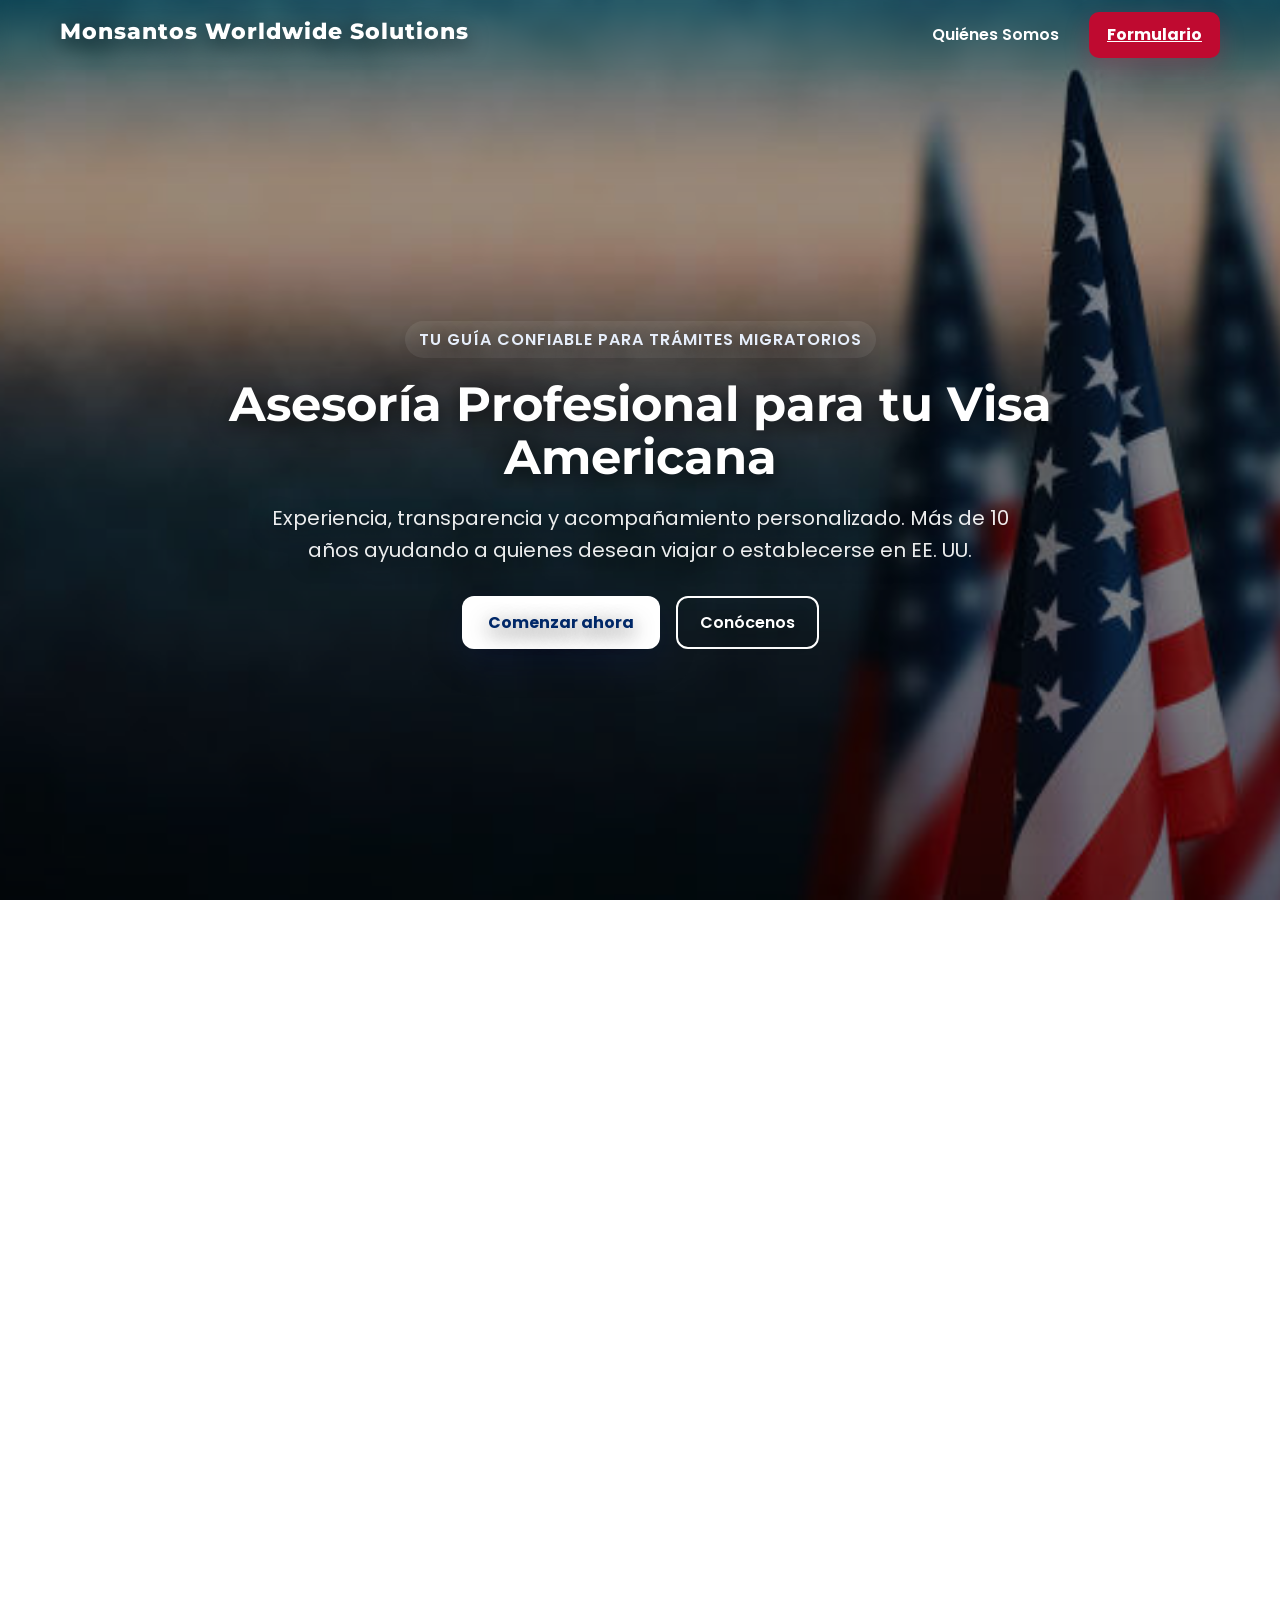
==== index.html @ 0494bad2 "Primer commit: proyecto MonsantosWorldwide con footer y sombra fija" ====
<!doctype html>
<html lang="es">
<head>
  <meta charset="utf-8" />
  <meta name="viewport" content="width=device-width,initial-scale=1" />
  <title>Monsantos Worldwide Solutions</title>

  <!-- Fonts -->
  <link href="https://fonts.googleapis.com/css2?family=Montserrat:wght@600;700;800&family=Poppins:wght@300;400;600&display=swap" rel="stylesheet">

  <!-- Styles -->
  <link rel="stylesheet" href="styles-landing.css" />

  <!-- Favicon -->
  <link rel="icon" href="logo/logo.jpg">
</head>
<body>

  <!-- Header -->
  <header class="site-header" id="site-header">
    <div class="wrap header-inner">
      <div class="brand">
        <span class="brand-title">Monsantos Worldwide Solutions</span>
        <div class="menu-toggle" id="menu-toggle">
        <span></span>
        <span></span>
        <span></span>
      </div>

      </div>

      <nav class="main-nav">
        <a href="#about" class="nav-link">Quiénes Somos</a>
        <a href="formulariods160.html" class="nav-cta">Formulario</a>
      </nav>
    </div>
  </header>

  <!-- HERO -->
  <section class="hero">
    <div class="wrap hero-content">
      <div class="eyebrow">Tu guía confiable para trámites migratorios</div>
      <h1 class="hero-title">Asesoría Profesional para tu Visa Americana</h1>
      <p class="hero-sub">Experiencia, transparencia y acompañamiento personalizado. Más de 10 años ayudando a quienes desean viajar o establecerse en EE. UU.</p>

      <div class="hero-actions">
        <a href="formulariods160.html" class="btn btn-primary">Comenzar ahora</a>
        <a href="#about" class="btn btn-outline">Conócenos</a>
      </div>
    </div>
  </section>

  <!-- ABOUT -->
  <section id="about" class="section about">
    <div class="wrap">
      <div class="about-grid">
        <div class="about-text">
          <h2>¿Quiénes somos?</h2>
          <p>Monsantos Worldwide Solutions es una firma especializada en asesoría migratoria y preparación del formulario DS-160. Contamos con un equipo con experiencia real en procesos consulares y un historial comprobado de aprobaciones.</p>
          <ul class="highlights">
            <li><strong>10+</strong> años de experiencia</li>
            <li><strong>500+</strong> visas procesadas</li>
            <li><strong>100%</strong> transparencia en nuestros servicios</li>
          </ul>
        </div>

        <div class="about-cards">
          <div class="card">
            <h3>Asesoría DS-160</h3>
            <p>Revisión completa del formulario, pruebas y preparación para la entrevista consular.</p>
          </div>
          <div class="card">
            <h3>Preparación para entrevista</h3>
            <p>Simulacros y técnicas para enfrentar la entrevista con seguridad y claridad.</p>
          </div>
          <div class="card">
            <h3>Acompañamiento completo</h3>
            <p>Del llenado hasta la cita: apoyo y seguimiento en cada paso.</p>
          </div>
        </div>
      </div>
    </div>
  </section>

  <!-- SERVICES -->
  <section class="section services">
    <div class="wrap">
      <h2>Servicios destacados</h2>
      <div class="services-grid">
        <article class="service">
          <img src="" alt="" class="service-icon"/>
          <h4>Visas de Turismo y Negocios</h4>
          <p>Preparación del DS-160, documentación y guía de entrevista para B1/B2.</p>
          <a class="learn" href="formulariods160.html">Iniciar formulario →</a>
        </article>

        <article class="service">
          <img src="" alt="" class="service-icon"/>
          <h4>Residencia / Green Card</h4>
          <p>Asesoría en procesos de inmigración y trámites de residencia.</p>
          <a class="learn" href="#">Saber más →</a>
        </article>

        <article class="service">
          <img src="" alt="" class="service-icon"/>
          <h4>Visas de Trabajo y Petitions</h4>
          <p>Asistencia en petitions y preparación para patrocinadores y empleados.</p>
          <a class="learn" href="#">Saber más →</a>
        </article>
      </div>
    </div>
  </section>

  <!-- TESTIMONIALS -->
  <section class="section testimonials">
    <div class="wrap">
      <h2>Testimonios</h2>
      <div class="testi-grid">
        <blockquote class="testi">
          <p>“Excelente servicio. Me guiaron paso a paso y mi visa fue aprobada.”</p>
          <cite>— Natividad C.</cite>
        </blockquote>

        <blockquote class="testi">
          <p>“Muy profesionales, claros y puntuales. Lo recomiendo 100%.”</p>
          <cite>— Manuela U.</cite>
        </blockquote>

        <blockquote class="testi">
          <p>“Recibí ayuda personalizada y logré pasar la entrevista sin dudas.”</p>
          <cite>— Maritza R.</cite>
        </blockquote>
      </div>
    </div>
  </section>

  <!-- CTA -->
  <section class="section cta-strong">
    <div class="wrap">
      <div class="cta-box">
        <h2>Listo para comenzar?</h2>
        <p>Rellena tu formulario DS-160 con la asesoría de expertos y aumenta tus posibilidades de éxito.</p>
        <a href="formulariods160.html" class="btn btn-primary large">Ir al Formulario</a>
      </div>
    </div>
  </section>

  <!-- FOOTER -->
  <footer class="site-footer">
    <div class="wrap footer-grid">
      <div class="col">
        <img src="" alt="" class="logo-small" />
        <p>Monsantos Worldwide Solutions · Confianza y transparencia en cada paso.</p>
      </div>

      <div class="col">
        <h4>Contacto</h4>
        <p>correo@monsantos.com · +1 (829) 644-2289</p>
      </div>
    </div>

    <div class="wrap copyright">
      <small>© <span id="year"></span> Monsantos Worldwide Solutions. Todos los derechos reservados.</small>
    </div>
  </footer>

  <!-- JS externo -->
  <script src="main.js"></script>

</body>
</html>
---- styles-landing.css ----
* { box-sizing: border-box; margin: 0; padding: 0; }
html, body { height: 100%; scroll-behavior: smooth; font-family: "Poppins", system-ui, -apple-system, "Segoe UI", Roboto, "Helvetica Neue", Arial; line-height: 1.6; color: #fff; overflow-x: hidden; }

body {
  background-image: url("img/background5.jpg");
  background-size: cover;
  background-position: center;
  background-repeat: no-repeat;
  background-attachment: fixed;
  -webkit-font-smoothing: antialiased;
  -moz-osx-font-smoothing: grayscale;
}

body::before {
  content: "";
  position: fixed;
  inset: 0;
  background: linear-gradient(rgba(0,0,0,0.35), rgba(0,0,0,0.55));
  z-index: 0;
  pointer-events: none;
}

.wrap, .site-header, .hero-content, .section, .site-footer { position: relative; z-index: 1; }

:root{
  --us-blue: #002868;
  --us-red:  #bf0a30;
  --accent:  #4da3ff;
  --muted:   #cfd8e3;
  --card-bg: rgba(255,255,255,0.12);
}

.site-header {
  position: fixed;
  top: 0;
  left: 0;
  right: 0;
  height: 70px;
  z-index: 2000;
  backdrop-filter: blur(6px);
  display: flex;
  align-items: center;
  background: transparent;
  pointer-events: none;
}

.site-header .header-inner,
.site-header .main-nav,
.site-header .brand,
.site-header .menu-toggle {
  pointer-events: auto;
}

.header-inner {
  width: 100%;
  max-width: 1200px;
  margin: 0 auto;
  display: flex;
  align-items: center;
  justify-content: space-between;
  padding: 10px 20px;
}

.brand { display: flex; align-items: center; gap: 14px; }

.brand-title {
  color: #fff;
  font-weight: 800;
  font-family: "Montserrat", sans-serif;
  letter-spacing: 1px;
  font-size: 22px;
  text-shadow: 0 6px 20px rgba(0,0,0,.6);
  transition: all .3s ease;
}

.brand-title::after {
  content: '';
  display: block;
  height: 3px;
  width: 0%;
  background: var(--accent);
  margin-top: 4px;
  transition: width 0.4s ease;
}

.brand-title:hover::after { width: 100%; }

.main-nav { display: flex; align-items: center; gap: 20px; transition: transform .3s ease; }

.main-nav .nav-link { color: #fff; text-decoration: none; font-weight: 600; padding: 6px 10px; transition: .2s; }
.main-nav .nav-link:hover { color: var(--accent); }

.main-nav .nav-cta {
  background: var(--us-red);
  color: #fff;
  padding: 10px 18px;
  border-radius: 10px;
  font-weight: 700;
  box-shadow: 0 10px 25px rgba(191,10,48,.25);
  transition: transform .18s ease, box-shadow .18s;
}
.main-nav .nav-cta:hover { transform: translateY(-3px); background: #a4092b; box-shadow: 0 14px 30px rgba(191,10,48,.35); }

.site-header.scrolled { background: rgba(0,0,0,0.65); }
.site-header.scrolled .brand-title { color: var(--us-blue); text-shadow: 0 2px 8px rgba(0,0,0,.5); }
.site-header.scrolled .main-nav .nav-link { color: var(--us-blue); }
.site-header.scrolled .main-nav .nav-cta { box-shadow: 0 10px 20px rgba(0,40,104,.1); }

.hero {
  position: relative;
  min-height: 100vh;
  display: flex;
  align-items: center;
  justify-content: center;
  text-align: center;
  padding-top: 70px;
  overflow: hidden;
}

.hero-content {
  max-width: 900px;
  padding: 0 20px;
  color: #fff;
  text-shadow: 0 6px 20px rgba(0,0,0,.7);
  animation: fadeInUp 1.2s ease forwards;
}

.eyebrow {
  display: inline-block;
  background: rgba(255,255,255,0.08);
  padding: 6px 14px;
  border-radius: 999px;
  font-weight: 600;
  margin-bottom: 20px;
  color: #e6eefb;
  text-transform: uppercase;
  letter-spacing: 1px;
}

.hero-title { font-family: "Montserrat", sans-serif; font-size: 48px; line-height: 1.1; margin-bottom: 18px; }
.hero-sub { font-size: 20px; color: rgba(255,255,255,.92); max-width: 750px; margin: 0 auto 30px; }

.hero-actions { display: flex; gap: 16px; justify-content: center; flex-wrap: wrap; }
.btn { display: inline-flex; align-items: center; gap: 10px; border: 0; cursor: pointer; text-decoration: none; font-weight: 600; transition: all .25s ease; }

.btn-primary { background: #fff; color: var(--us-blue); padding: 14px 26px; border-radius: 12px; font-weight: 700; box-shadow: 0 12px 35px rgba(2,23,71,.28); }
.btn-primary:hover { transform: translateY(-3px); box-shadow: 0 18px 40px rgba(2,23,71,.38); }

.btn-outline { background: transparent; border: 2px solid #fff; color: #fff; padding: 12px 22px; border-radius: 12px; }

@keyframes fadeInUp { 0% { opacity: 0; transform: translateY(40px); } 100% { opacity: 1; transform: translateY(0); } }

.section {
  padding: 80px 20px;
  display: flex;
  flex-direction: column;
  align-items: center;
  text-align: center;
  position: relative;
  z-index: 1;
}

.section h2 { font-family: "Montserrat", sans-serif; font-size: 36px; color: #fff; margin-bottom: 18px; text-shadow: 0 4px 12px rgba(0,0,0,.6); }

.about .about-grid { display: flex; flex-direction: column; align-items: center; gap: 20px; }
.about .about-text { max-width: 800px; color: #f0f4f8; text-align: center; font-size: 22px; line-height: 1.4; }
.about .about-text p { margin: 10px 0; padding-left: 0; }

.about-text .highlights {
  list-style: none;
  padding-left: 0;
  margin: 20px 0 0 0;
  display: flex;
  flex-direction: column;
  gap: 12px;
  align-items: center;
}

.about-text .highlights li {
  text-align: center;
  font-size: 22px;
  line-height: 1.5;
  color: #fff;
}

.about-cards { display: flex; flex-wrap: wrap; justify-content: center; gap: 20px; }
.about-cards .card,
.service,
.testi,
.cta-strong .cta-box {
  background: rgba(255,255,255,0.14);
  backdrop-filter: blur(12px);
  border: 1px solid rgba(255,255,255,0.18);
  box-shadow: 0 14px 36px rgba(0,0,0,0.35);
  border-radius: 16px;
  padding: 28px;
  color: #fff;
  transition: transform .3s ease, box-shadow .3s ease;
}
.about-cards .card:hover,
.service:hover,
.testi:hover { transform: translateY(-6px); box-shadow: 0 22px 50px rgba(0,0,0,.45); }

.services-grid { display: flex; flex-wrap: wrap; justify-content: center; gap: 24px; }
.service { max-width: 300px; text-align: center; font-size: 18px; line-height: 1.4; }

.testi-grid { display: flex; flex-wrap: wrap; justify-content: center; gap: 24px; max-width: 100%; }
.testi { max-width: 320px; font-size: 18px; line-height: 1.5; }

.cta-strong .cta-box { max-width: 700px; margin: 0 auto; text-align: center; padding: 36px; font-size: 20px; line-height: 1.5; }

.site-footer {
  background: rgba(0,0,0,0.85);
  color: #cfd8e3;
  padding: 20px 20px;
  text-align: center;
  width: 100%;
  box-shadow: inset 0 0 30px rgba(0,0,0,.8);
  display: flex;
  flex-direction: column;
  align-items: center;
}

.site-footer img { max-width: 120px; margin-bottom: 10px; display: block; }
.site-footer a { color: #4da3ff; text-decoration: none; transition: .2s; }
.site-footer a:hover { color: #bf0a30; }

.menu-toggle { display: none; flex-direction: column; justify-content: space-between; width: 28px; height: 20px; cursor: pointer; }
.menu-toggle span { display: block; height: 3px; width: 100%; background: #fff; border-radius: 3px; transition: all .3s ease; }

@media (max-width: 980px) {
  .about .about-grid { flex-direction: column; align-items: center; }
  .about-cards { justify-content: center; }
  .hero-title { font-size: 36px; }
}

@media (max-width: 560px) {
  .hero-title { font-size: 28px; }
  .service, .card, .testi { max-width: 90%; }
  .main-nav { position: fixed; top: 70px; right: 0; background: rgba(0,0,0,0.85); height: calc(100vh - 70px); width: 220px; flex-direction: column; align-items: center; justify-content: start; padding-top: 40px; transform: translateX(100%); transition: transform .3s ease; gap: 24px; }
  .main-nav.open { transform: translateX(0); }
  .menu-toggle { display: flex; }
  .main-nav .nav-link { display: block; font-size: 18px; margin-bottom: 16px; }
}
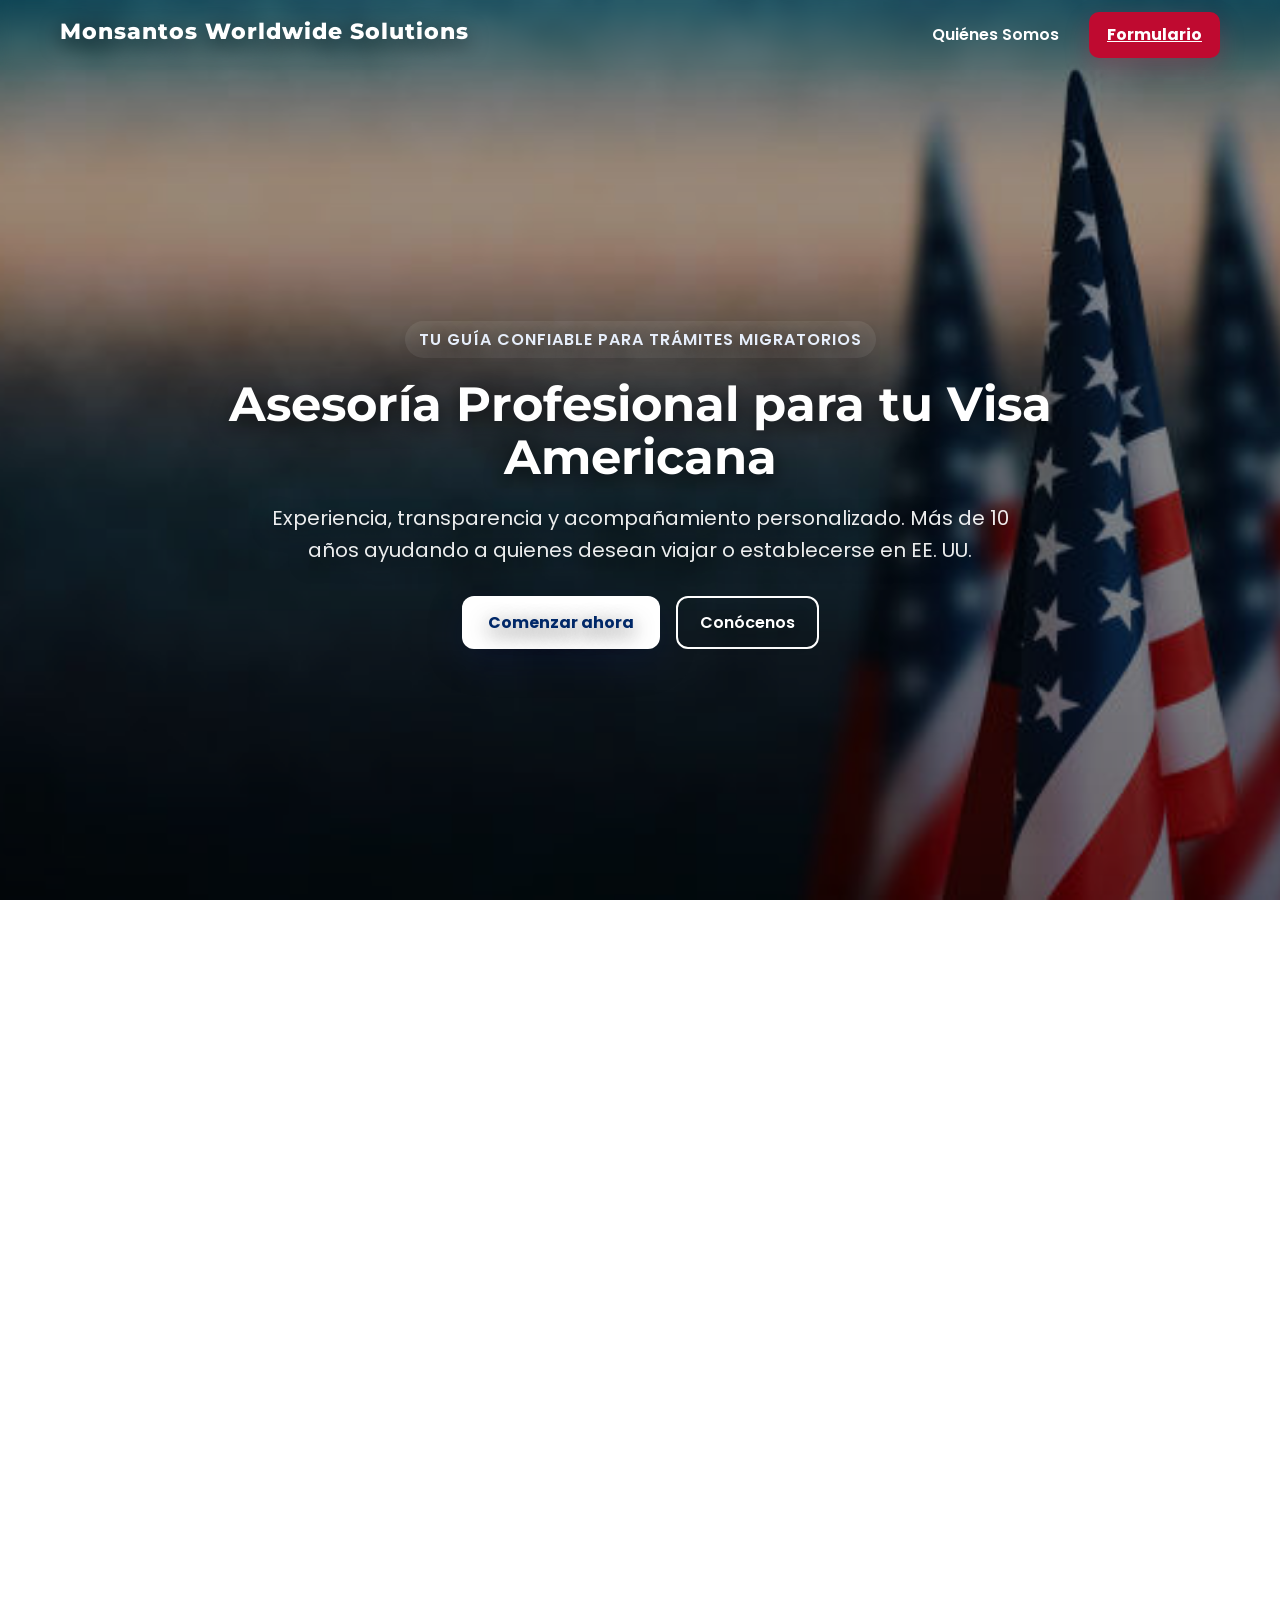
==== commit e9e9b5c6: "Actualización landing page: menú hamburguesa, tarjetas y animaciones corregidas" ====
--- a/index.html
+++ b/index.html
@@ -1,171 +1,154 @@
 <!doctype html>
 <html lang="es">
 <head>
-  <meta charset="utf-8" />
-  <meta name="viewport" content="width=device-width,initial-scale=1" />
-  <title>Monsantos Worldwide Solutions</title>
-
-  <!-- Fonts -->
-  <link href="https://fonts.googleapis.com/css2?family=Montserrat:wght@600;700;800&family=Poppins:wght@300;400;600&display=swap" rel="stylesheet">
-
-  <!-- Styles -->
-  <link rel="stylesheet" href="styles-landing.css" />
-
-  <!-- Favicon -->
-  <link rel="icon" href="logo/logo.jpg">
+<meta charset="utf-8" />
+<meta name="viewport" content="width=device-width,initial-scale=1" />
+<title>Monsantos Worldwide Solutions</title>
+<link href="https://fonts.googleapis.com/css2?family=Montserrat:wght@600;700;800&family=Poppins:wght@300;400;600&display=swap" rel="stylesheet">
+<link rel="stylesheet" href="styles-landing.css" />
+<link rel="icon" href="logo/logo.jpg">
 </head>
 <body>
-
-  <!-- Header -->
-  <header class="site-header" id="site-header">
-    <div class="wrap header-inner">
-      <div class="brand">
-        <span class="brand-title">Monsantos Worldwide Solutions</span>
-        <div class="menu-toggle" id="menu-toggle">
+<header class="site-header" id="site-header">
+  <div class="wrap header-inner">
+    <div class="brand">
+      <span class="brand-title">Monsantos Worldwide Solutions</span>
+      <div class="menu-toggle" id="menu-toggle">
         <span></span>
         <span></span>
         <span></span>
       </div>
+    </div>
+    <nav class="main-nav">
+      <a href="#about" class="nav-link">Quiénes Somos</a>
+      <a href="formulariods160.html" class="nav-cta">Formulario</a>
+    </nav>
+  </div>
+</header>
 
+<section class="hero">
+  <div class="wrap hero-content">
+    <div class="eyebrow">Tu guía confiable para trámites migratorios</div>
+    <h1 class="hero-title">Asesoría Profesional para tu Visa Americana</h1>
+    <p class="hero-sub">Experiencia, transparencia y acompañamiento personalizado. Más de 10 años ayudando a quienes desean viajar o establecerse en EE. UU.</p>
+    <div class="hero-actions">
+      <a href="formulariods160.html" class="btn btn-primary">Comenzar ahora</a>
+      <a href="#about" class="btn btn-outline">Conócenos</a>
+    </div>
+  </div>
+</section>
+
+<section id="about" class="section about enhanced">
+  <div class="wrap">
+    <h2>¿Quiénes somos?</h2>
+    <div class="about-grid">
+      <div class="about-text">
+        <p>Monsantos Worldwide Solutions es una firma especializada en asesoría migratoria y preparación del formulario DS-160. Nuestro equipo cuenta con experiencia real en procesos consulares y un historial comprobado de aprobaciones.</p>
       </div>
-
-      <nav class="main-nav">
-        <a href="#about" class="nav-link">Quiénes Somos</a>
-        <a href="formulariods160.html" class="nav-cta">Formulario</a>
-      </nav>
-    </div>
-  </header>
-
-  <!-- HERO -->
-  <section class="hero">
-    <div class="wrap hero-content">
-      <div class="eyebrow">Tu guía confiable para trámites migratorios</div>
-      <h1 class="hero-title">Asesoría Profesional para tu Visa Americana</h1>
-      <p class="hero-sub">Experiencia, transparencia y acompañamiento personalizado. Más de 10 años ayudando a quienes desean viajar o establecerse en EE. UU.</p>
-
-      <div class="hero-actions">
-        <a href="formulariods160.html" class="btn btn-primary">Comenzar ahora</a>
-        <a href="#about" class="btn btn-outline">Conócenos</a>
-      </div>
-    </div>
-  </section>
-
-  <!-- ABOUT -->
-  <section id="about" class="section about">
-    <div class="wrap">
-      <div class="about-grid">
-        <div class="about-text">
-          <h2>¿Quiénes somos?</h2>
-          <p>Monsantos Worldwide Solutions es una firma especializada en asesoría migratoria y preparación del formulario DS-160. Contamos con un equipo con experiencia real en procesos consulares y un historial comprobado de aprobaciones.</p>
-          <ul class="highlights">
-            <li><strong>10+</strong> años de experiencia</li>
-            <li><strong>500+</strong> visas procesadas</li>
-            <li><strong>100%</strong> transparencia en nuestros servicios</li>
-          </ul>
+      <div class="about-highlights">
+        <div class="highlight-card">
+          <h3>10+</h3>
+          <p>Años de experiencia</p>
         </div>
-
-        <div class="about-cards">
-          <div class="card">
-            <h3>Asesoría DS-160</h3>
-            <p>Revisión completa del formulario, pruebas y preparación para la entrevista consular.</p>
-          </div>
-          <div class="card">
-            <h3>Preparación para entrevista</h3>
-            <p>Simulacros y técnicas para enfrentar la entrevista con seguridad y claridad.</p>
-          </div>
-          <div class="card">
-            <h3>Acompañamiento completo</h3>
-            <p>Del llenado hasta la cita: apoyo y seguimiento en cada paso.</p>
-          </div>
+        <div class="highlight-card">
+          <h3>500+</h3>
+          <p>Visas procesadas</p>
+        </div>
+        <div class="highlight-card">
+          <h3>100%</h3>
+          <p>Transparencia</p>
         </div>
       </div>
     </div>
-  </section>
 
-  <!-- SERVICES -->
-  <section class="section services">
-    <div class="wrap">
-      <h2>Servicios destacados</h2>
-      <div class="services-grid">
-        <article class="service">
-          <img src="" alt="" class="service-icon"/>
-          <h4>Visas de Turismo y Negocios</h4>
-          <p>Preparación del DS-160, documentación y guía de entrevista para B1/B2.</p>
-          <a class="learn" href="formulariods160.html">Iniciar formulario →</a>
-        </article>
-
-        <article class="service">
-          <img src="" alt="" class="service-icon"/>
-          <h4>Residencia / Green Card</h4>
-          <p>Asesoría en procesos de inmigración y trámites de residencia.</p>
-          <a class="learn" href="#">Saber más →</a>
-        </article>
-
-        <article class="service">
-          <img src="" alt="" class="service-icon"/>
-          <h4>Visas de Trabajo y Petitions</h4>
-          <p>Asistencia en petitions y preparación para patrocinadores y empleados.</p>
-          <a class="learn" href="#">Saber más →</a>
-        </article>
+    <div class="about-cards enhanced-cards">
+      <div class="card">
+        <h3>Asesoría DS-160</h3>
+        <p>Revisión completa del formulario, pruebas y preparación para la entrevista consular.</p>
+      </div>
+      <div class="card">
+        <h3>Preparación para entrevista</h3>
+        <p>Simulacros y técnicas para enfrentar la entrevista con seguridad y claridad.</p>
+      </div>
+      <div class="card">
+        <h3>Acompañamiento completo</h3>
+        <p>Del llenado hasta la cita: apoyo y seguimiento en cada paso.</p>
       </div>
     </div>
-  </section>
+  </div>
+</section>
 
-  <!-- TESTIMONIALS -->
-  <section class="section testimonials">
-    <div class="wrap">
-      <h2>Testimonios</h2>
-      <div class="testi-grid">
-        <blockquote class="testi">
-          <p>“Excelente servicio. Me guiaron paso a paso y mi visa fue aprobada.”</p>
-          <cite>— Natividad C.</cite>
-        </blockquote>
+<section class="section services">
+  <div class="wrap">
+    <h2>Servicios destacados</h2>
+    <div class="services-grid">
+      <article class="service">
+        <div class="icon">🛂</div>
+        <h4>Visas de Turismo y Negocios</h4>
+        <p>Preparación del DS-160, documentación y guía de entrevista para B1/B2.</p>
+        <a class="learn" href="formulariods160.html">Iniciar formulario →</a>
+      </article>
+      <article class="service">
+        <div class="icon">📝</div>
+        <h4>Residencia / Green Card</h4>
+        <p>Asesoría en procesos de inmigración y trámites de residencia.</p>
+        <a class="learn" href="#">Saber más →</a>
+      </article>
+      <article class="service">
+        <div class="icon">💼</div>
+        <h4>Visas de Trabajo y Petitions</h4>
+        <p>Asistencia en petitions y preparación para patrocinadores y empleados.</p>
+        <a class="learn" href="#">Saber más →</a>
+      </article>
+    </div>
+  </div>
+</section>
 
-        <blockquote class="testi">
-          <p>“Muy profesionales, claros y puntuales. Lo recomiendo 100%.”</p>
-          <cite>— Manuela U.</cite>
-        </blockquote>
+<section class="section testimonials">
+  <div class="wrap">
+    <h2>Testimonios</h2>
+    <div class="testi-grid">
+      <blockquote class="testi">
+        <p>“Excelente servicio. Me guiaron paso a paso y mi visa fue aprobada.”</p>
+        <cite>— Natividad C.</cite>
+      </blockquote>
+      <blockquote class="testi">
+        <p>“Muy profesionales, claros y puntuales. Lo recomiendo 100%.”</p>
+        <cite>— Manuela U.</cite>
+      </blockquote>
+      <blockquote class="testi">
+        <p>“Recibí ayuda personalizada y logré pasar la entrevista sin dudas.”</p>
+        <cite>— Maritza R.</cite>
+      </blockquote>
+    </div>
+  </div>
+</section>
 
-        <blockquote class="testi">
-          <p>“Recibí ayuda personalizada y logré pasar la entrevista sin dudas.”</p>
-          <cite>— Maritza R.</cite>
-        </blockquote>
-      </div>
+<section class="section cta-strong">
+  <div class="wrap">
+    <div class="cta-box">
+      <h2>Listo para comenzar?</h2>
+      <p>Rellena tu formulario DS-160 con la asesoría de expertos y aumenta tus posibilidades de éxito.</p>
+      <a href="formulariods160.html" class="btn btn-primary large">Ir al Formulario</a>
     </div>
-  </section>
+  </div>
+</section>
 
-  <!-- CTA -->
-  <section class="section cta-strong">
-    <div class="wrap">
-      <div class="cta-box">
-        <h2>Listo para comenzar?</h2>
-        <p>Rellena tu formulario DS-160 con la asesoría de expertos y aumenta tus posibilidades de éxito.</p>
-        <a href="formulariods160.html" class="btn btn-primary large">Ir al Formulario</a>
-      </div>
+<footer class="site-footer">
+  <div class="wrap footer-grid">
+    <div class="col">
+      <img src="" alt="" class="logo-small" />
+      <p>Monsantos Worldwide Solutions · Confianza y transparencia en cada paso.</p>
     </div>
-  </section>
-
-  <!-- FOOTER -->
-  <footer class="site-footer">
-    <div class="wrap footer-grid">
-      <div class="col">
-        <img src="" alt="" class="logo-small" />
-        <p>Monsantos Worldwide Solutions · Confianza y transparencia en cada paso.</p>
-      </div>
-
-      <div class="col">
-        <h4>Contacto</h4>
-        <p>correo@monsantos.com · +1 (829) 644-2289</p>
-      </div>
+    <div class="col">
+      <h4>Contacto</h4>
+      <p>correo@monsantos.com · +1 (829) 644-2289</p>
     </div>
-
-    <div class="wrap copyright">
-      <small>© <span id="year"></span> Monsantos Worldwide Solutions. Todos los derechos reservados.</small>
-    </div>
-  </footer>
-
-  <!-- JS externo -->
-  <script src="main.js"></script>
-
+  </div>
+  <div class="wrap copyright">
+    <small>© <span id="year"></span> Monsantos Worldwide Solutions. Todos los derechos reservados.</small>
+  </div>
+</footer>
+<script src="main.js"></script>
 </body>
 </html>
--- a/styles-landing.css
+++ b/styles-landing.css
@@ -47,9 +47,7 @@
 .site-header .header-inner,
 .site-header .main-nav,
 .site-header .brand,
-.site-header .menu-toggle {
-  pointer-events: auto;
-}
+.site-header .menu-toggle { pointer-events: auto; }
 
 .header-inner {
   width: 100%;
@@ -160,84 +158,81 @@
   z-index: 1;
 }
 
-.section h2 { font-family: "Montserrat", sans-serif; font-size: 36px; color: #fff; margin-bottom: 18px; text-shadow: 0 4px 12px rgba(0,0,0,.6); }
-
-.about .about-grid { display: flex; flex-direction: column; align-items: center; gap: 20px; }
-.about .about-text { max-width: 800px; color: #f0f4f8; text-align: center; font-size: 22px; line-height: 1.4; }
-.about .about-text p { margin: 10px 0; padding-left: 0; }
-
-.about-text .highlights {
-  list-style: none;
-  padding-left: 0;
-  margin: 20px 0 0 0;
+.section h2 { font-family: "Montserrat", sans-serif; font-size: 36px; color: #fff; margin-bottom: 40px; text-shadow: 0 4px 12px rgba(0,0,0,.6); }
+
+.about-grid { display: flex; flex-wrap: wrap; gap: 40px; justify-content: center; align-items: flex-start; text-align: center; }
+.about-text { max-width: 800px; color: #f0f4f8; text-align: center; font-size: 22px; line-height: 1.4; display: flex; flex-direction: column; align-items: center; }
+
+.about-highlights {
+  display: flex;
+  gap: 24px;
+  flex-wrap: wrap;
+  justify-content: center;
+  align-items: stretch;
+  width: 100%;
+  max-width: 900px;
+  margin: 0 auto;
+}
+.highlight-card {
+  background: rgba(255,255,255,0.2);
+  backdrop-filter: blur(10px);
+  border-radius: 16px;
+  padding: 40px 30px;
+  min-width: 140px;
+  min-height: 140px;
   display: flex;
   flex-direction: column;
-  gap: 12px;
-  align-items: center;
-}
-
-.about-text .highlights li {
+  align-items: center;
+  justify-content: center;
+  transition: transform .3s ease, box-shadow .3s ease;
   text-align: center;
-  font-size: 22px;
-  line-height: 1.5;
-  color: #fff;
-}
-
-.about-cards { display: flex; flex-wrap: wrap; justify-content: center; gap: 20px; }
-.about-cards .card,
-.service,
-.testi,
-.cta-strong .cta-box {
-  background: rgba(255,255,255,0.14);
-  backdrop-filter: blur(12px);
-  border: 1px solid rgba(255,255,255,0.18);
-  box-shadow: 0 14px 36px rgba(0,0,0,0.35);
-  border-radius: 16px;
-  padding: 28px;
-  color: #fff;
-  transition: transform .3s ease, box-shadow .3s ease;
-}
-.about-cards .card:hover,
-.service:hover,
+}
+.highlight-card:hover { transform: translateY(-6px); box-shadow: 0 22px 50px rgba(0,0,0,.45); }
+.highlight-card h3 { font-size: 32px; color: var(--accent); margin-bottom: 12px; }
+.highlight-card p { font-size: 18px; color: #fff; }
+
+.about-cards { display: flex; flex-wrap: wrap; justify-content: center; gap: 30px; margin-top: 50px; }
+.about-cards .card { flex: 1 1 280px; max-width: 320px; text-align: center; padding: 36px; border-radius: 16px; background: rgba(255,255,255,0.14); backdrop-filter: blur(12px); box-shadow: 0 14px 36px rgba(0,0,0,0.35); transition: transform .3s ease, box-shadow .3s ease; cursor: pointer; }
+.about-cards .card:hover { transform: translateY(-6px); box-shadow: 0 22px 50px rgba(0,0,0,.45); }
+
+.services-grid { display: flex; flex-wrap: wrap; justify-content: center; gap: 24px; text-align: center; }
+.service { flex: 1 1 280px; max-width: 320px; display: flex; flex-direction: column; align-items: center; text-align: center; padding: 30px; border-radius: 16px; background: rgba(255,255,255,0.14); backdrop-filter: blur(12px); box-shadow: 0 14px 36px rgba(0,0,0,0.35); transition: transform .3s ease, box-shadow .3s ease; font-size: 18px; line-height: 1.4; }
+.service:hover { transform: translateY(-6px); box-shadow: 0 22px 50px rgba(0,0,0,.45); }
+.service .icon { font-size: 48px; margin-bottom: 12px; }
+.service .learn { color: var(--accent); text-decoration: none; font-weight: 600; margin-top: 12px; transition: all .3s ease; }
+.service .learn:hover { transform: translateY(-3px); text-decoration: underline; }
+
+.testi-grid { display: flex; flex-wrap: wrap; justify-content: center; gap: 24px; max-width: 100%; }
+.testi { max-width: 320px; font-size: 18px; line-height: 1.5; text-align: center; padding: 30px; border-radius: 16px; background: rgba(255,255,255,0.15); backdrop-filter: blur(12px); box-shadow: 0 14px 36px rgba(0,0,0,0.35); transition: transform .3s ease, box-shadow .3s ease; }
 .testi:hover { transform: translateY(-6px); box-shadow: 0 22px 50px rgba(0,0,0,.45); }
-
-.services-grid { display: flex; flex-wrap: wrap; justify-content: center; gap: 24px; }
-.service { max-width: 300px; text-align: center; font-size: 18px; line-height: 1.4; }
-
-.testi-grid { display: flex; flex-wrap: wrap; justify-content: center; gap: 24px; max-width: 100%; }
-.testi { max-width: 320px; font-size: 18px; line-height: 1.5; }
-
-.cta-strong .cta-box { max-width: 700px; margin: 0 auto; text-align: center; padding: 36px; font-size: 20px; line-height: 1.5; }
-
-.site-footer {
-  background: rgba(0,0,0,0.85);
-  color: #cfd8e3;
-  padding: 20px 20px;
-  text-align: center;
-  width: 100%;
-  box-shadow: inset 0 0 30px rgba(0,0,0,.8);
-  display: flex;
-  flex-direction: column;
-  align-items: center;
-}
-
+.testi cite { display: block; margin-top: 12px; font-size: 16px; color: var(--accent); }
+
+.cta-strong { position: relative; background: linear-gradient(135deg, rgba(0,40,104,0.85), rgba(191,10,48,0.85)); clip-path: polygon(0 0,100% 0,100% 85%,0 100%); margin-top: 80px; }
+.cta-strong .cta-box { max-width: 700px; margin: 0 auto; text-align: center; padding: 36px; font-size: 20px; line-height: 1.5; border-radius: 16px; background: rgba(255,255,255,0.15); backdrop-filter: blur(12px); box-shadow: 0 14px 36px rgba(0,0,0,0.35); transition: transform .3s ease, box-shadow .3s ease; }
+.cta-strong .cta-box:hover { transform: translateY(-6px); box-shadow: 0 22px 50px rgba(0,0,0,.45); }
+
+.site-footer { background: rgba(0,0,0,0.85); color: #cfd8e3; padding: 40px 20px; text-align: center; width: 100%; display: flex; flex-direction: column; align-items: center; }
 .site-footer img { max-width: 120px; margin-bottom: 10px; display: block; }
 .site-footer a { color: #4da3ff; text-decoration: none; transition: .2s; }
 .site-footer a:hover { color: #bf0a30; }
 
-.menu-toggle { display: none; flex-direction: column; justify-content: space-between; width: 28px; height: 20px; cursor: pointer; }
+.menu-toggle { display: none; flex-direction: column; justify-content: space-between; width: 28px; height: 20px; cursor: pointer; z-index: 2100; transition: all .3s ease; }
 .menu-toggle span { display: block; height: 3px; width: 100%; background: #fff; border-radius: 3px; transition: all .3s ease; }
 
-@media (max-width: 980px) {
-  .about .about-grid { flex-direction: column; align-items: center; }
-  .about-cards { justify-content: center; }
-  .hero-title { font-size: 36px; }
-}
-
-@media (max-width: 560px) {
+.menu-toggle.open span:nth-child(1) { transform: rotate(45deg) translate(5px,5px); }
+.menu-toggle.open span:nth-child(2) { opacity: 0; }
+.menu-toggle.open span:nth-child(3) { transform: rotate(-45deg) translate(5px,-5px); }
+
+@media(max-width: 980px){
+  .about-grid { flex-direction: column; }
+  .about-highlights { flex-direction: column; gap: 20px; align-items: center; }
+  .services-grid { flex-direction: column; gap: 20px; }
+}
+
+@media(max-width: 560px){
   .hero-title { font-size: 28px; }
-  .service, .card, .testi { max-width: 90%; }
-  .main-nav { position: fixed; top: 70px; right: 0; background: rgba(0,0,0,0.85); height: calc(100vh - 70px); width: 220px; flex-direction: column; align-items: center; justify-content: start; padding-top: 40px; transform: translateX(100%); transition: transform .3s ease; gap: 24px; }
+  .highlight-card, .service, .card, .testi { max-width: 90%; margin: 0 auto; }
+  .main-nav { position: fixed; top: 70px; right: 0; background: rgba(0,0,0,0.95); height: calc(100vh - 70px); width: 220px; flex-direction: column; align-items: center; justify-content: flex-start; padding-top: 40px; transform: translateX(100%); transition: transform .3s ease; gap: 24px; z-index: 2050; }
   .main-nav.open { transform: translateX(0); }
   .menu-toggle { display: flex; }
   .main-nav .nav-link { display: block; font-size: 18px; margin-bottom: 16px; }
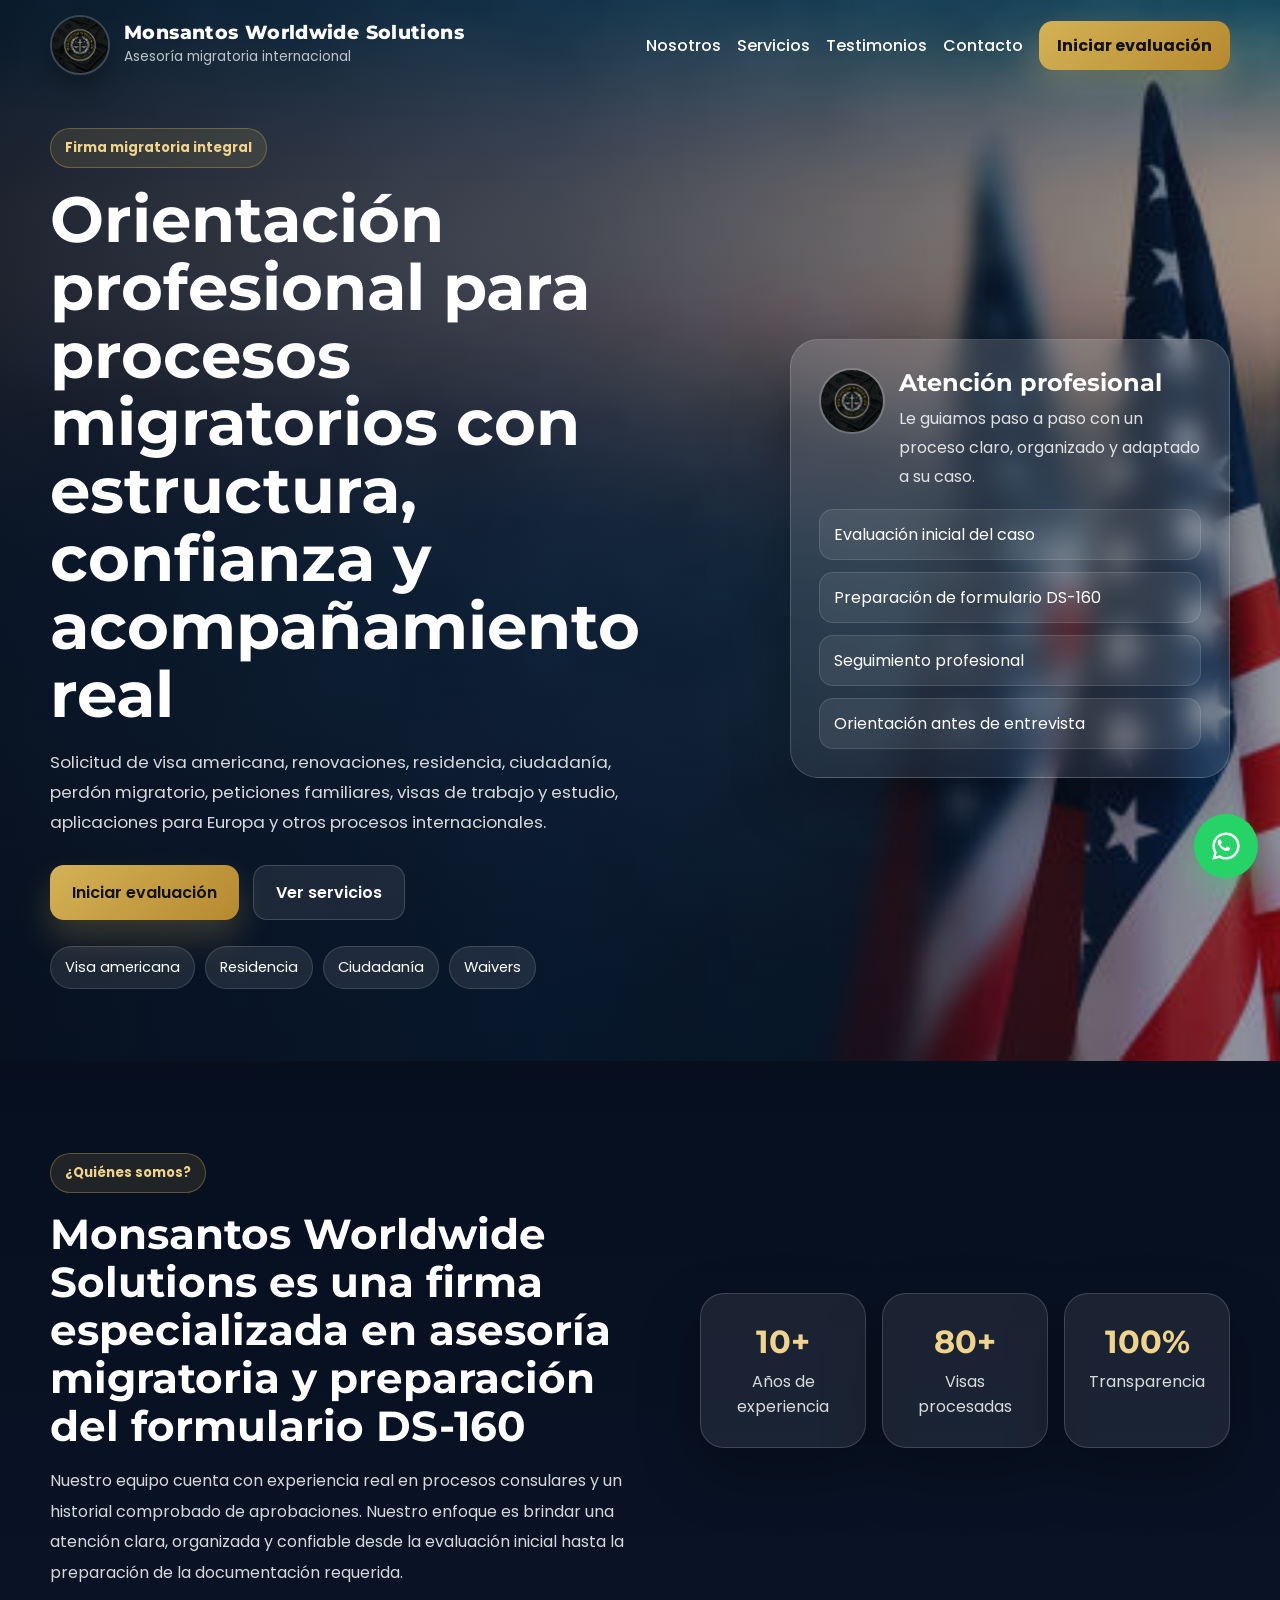
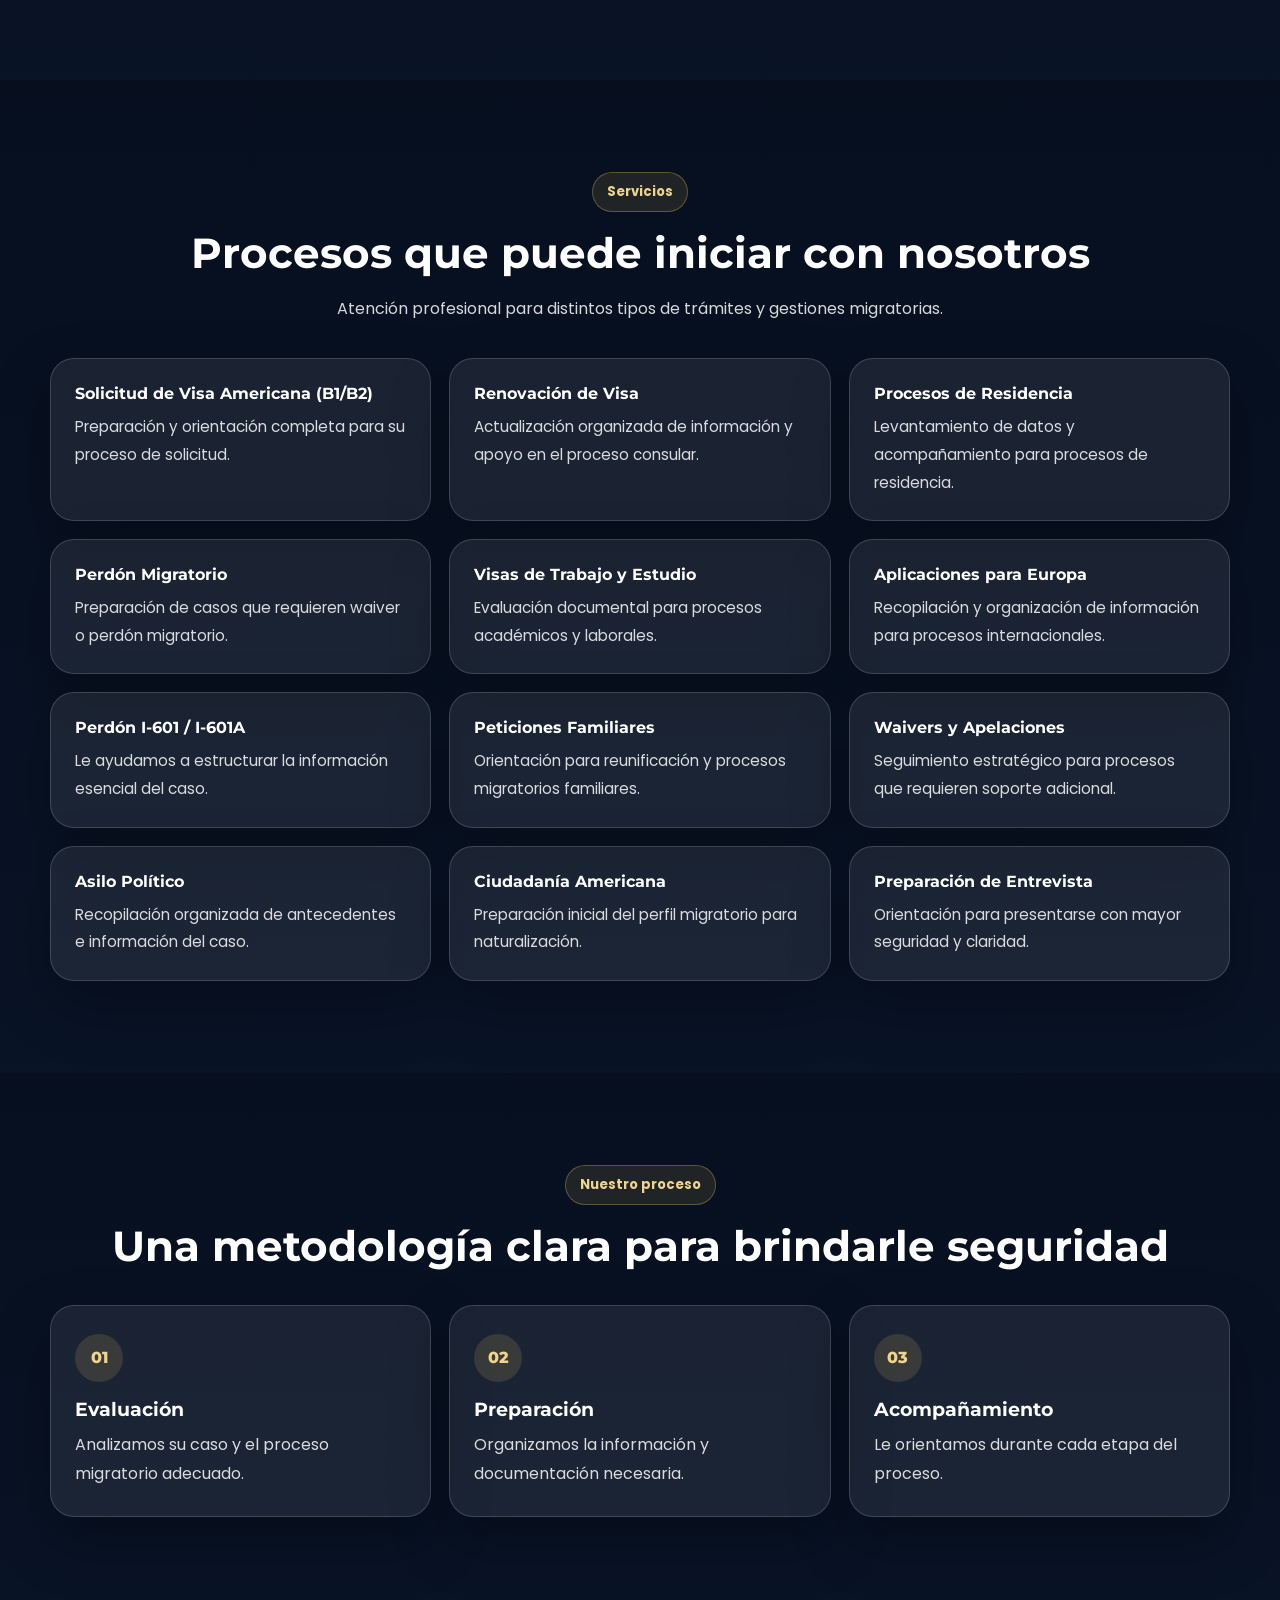
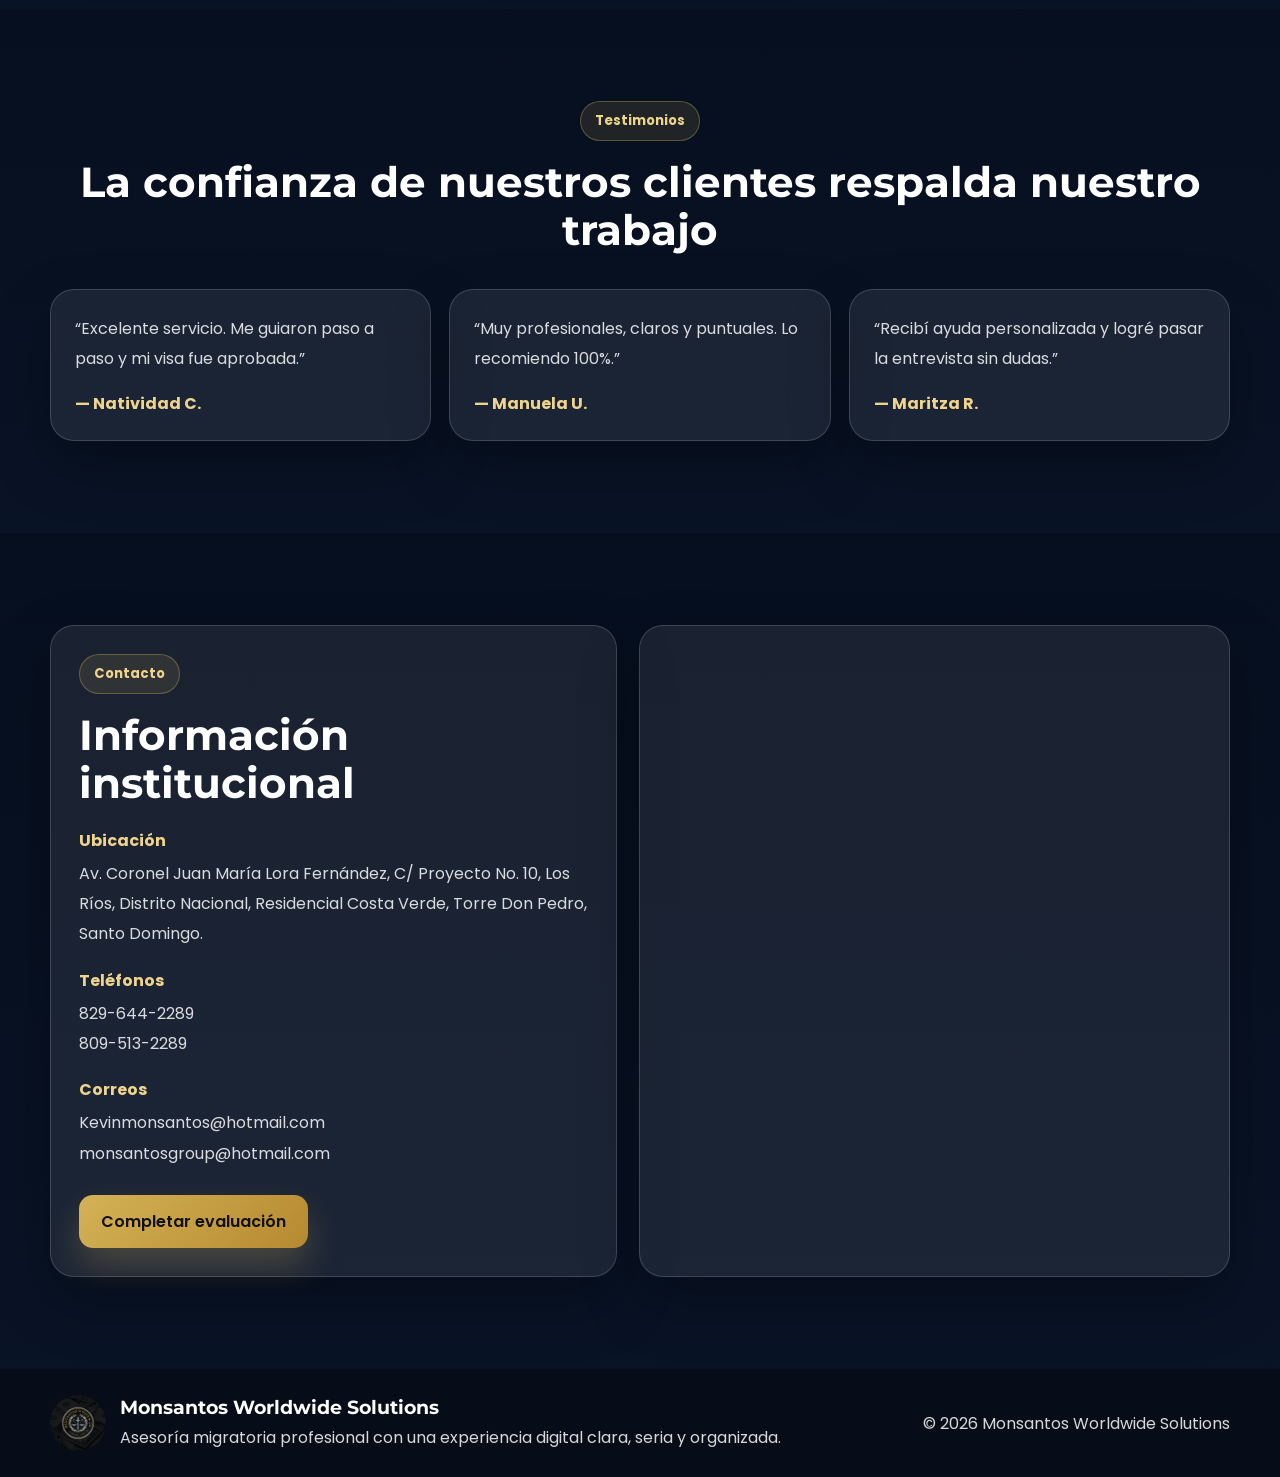
==== commit f752d58c: "Actualizacion plataforma Monsantos final" ====
--- a/index.html
+++ b/index.html
@@ -1,154 +1,224 @@
-<!doctype html>
+<!DOCTYPE html>
 <html lang="es">
 <head>
-<meta charset="utf-8" />
-<meta name="viewport" content="width=device-width,initial-scale=1" />
-<title>Monsantos Worldwide Solutions</title>
-<link href="https://fonts.googleapis.com/css2?family=Montserrat:wght@600;700;800&family=Poppins:wght@300;400;600&display=swap" rel="stylesheet">
-<link rel="stylesheet" href="styles-landing.css" />
-<link rel="icon" href="logo/logo.jpg">
+  <meta charset="UTF-8" />
+  <meta name="viewport" content="width=device-width, initial-scale=1.0" />
+  <title>Monsantos Worldwide Solutions</title>
+  <link rel="preconnect" href="https://fonts.googleapis.com">
+  <link rel="preconnect" href="https://fonts.gstatic.com" crossorigin>
+  <link href="https://fonts.googleapis.com/css2?family=Montserrat:wght@600;700;800&family=Poppins:wght@300;400;500;600;700&display=swap" rel="stylesheet">
+  <link rel="stylesheet" href="styles-landing.css" />
+  <link rel="icon" href="logo/logo.jpg">
 </head>
 <body>
-<header class="site-header" id="site-header">
-  <div class="wrap header-inner">
-    <div class="brand">
-      <span class="brand-title">Monsantos Worldwide Solutions</span>
-      <div class="menu-toggle" id="menu-toggle">
+  <header class="site-header" id="site-header">
+    <div class="wrap header-inner">
+      <a href="#top" class="brand">
+        <img src="logo/logo.jpg" alt="Monsantos Worldwide Solutions" class="brand-logo">
+        <div class="brand-copy">
+          <span class="brand-title">Monsantos Worldwide Solutions</span>
+          <span class="brand-subtitle">Asesoría migratoria internacional</span>
+        </div>
+      </a>
+      <button class="menu-toggle" id="menu-toggle" aria-label="Abrir menú" aria-expanded="false">
         <span></span>
         <span></span>
         <span></span>
-      </div>
+      </button>
+      <nav class="main-nav" id="mainNav">
+        <a href="#about">Nosotros</a>
+        <a href="#services">Servicios</a>
+        <a href="#testimonials">Testimonios</a>
+        <a href="#contact">Contacto</a>
+        <a href="formulariods160.html" class="nav-cta">Iniciar evaluación</a>
+      </nav>
     </div>
-    <nav class="main-nav">
-      <a href="#about" class="nav-link">Quiénes Somos</a>
-      <a href="formulariods160.html" class="nav-cta">Formulario</a>
-    </nav>
-  </div>
-</header>
-
-<section class="hero">
-  <div class="wrap hero-content">
-    <div class="eyebrow">Tu guía confiable para trámites migratorios</div>
-    <h1 class="hero-title">Asesoría Profesional para tu Visa Americana</h1>
-    <p class="hero-sub">Experiencia, transparencia y acompañamiento personalizado. Más de 10 años ayudando a quienes desean viajar o establecerse en EE. UU.</p>
-    <div class="hero-actions">
-      <a href="formulariods160.html" class="btn btn-primary">Comenzar ahora</a>
-      <a href="#about" class="btn btn-outline">Conócenos</a>
+  </header>
+
+  <main id="top">
+    <section class="hero">
+      <div class="hero-overlay"></div>
+      <div class="wrap hero-grid">
+        <div class="hero-content">
+          <span class="eyebrow">Firma migratoria integral</span>
+          <h1>Orientación profesional para procesos migratorios con estructura, confianza y acompañamiento real</h1>
+          <p class="hero-sub">Solicitud de visa americana, renovaciones, residencia, ciudadanía, perdón migratorio, peticiones familiares, visas de trabajo y estudio, aplicaciones para Europa y otros procesos internacionales.</p>
+          <div class="hero-actions">
+            <a href="formulariods160.html" class="btn btn-primary">Iniciar evaluación</a>
+            <a href="#services" class="btn btn-secondary">Ver servicios</a>
+          </div>
+          <div class="hero-points">
+            <span>Visa americana</span>
+            <span>Residencia</span>
+            <span>Ciudadanía</span>
+            <span>Waivers</span>
+          </div>
+        </div>
+        <div class="hero-card">
+          <div class="hero-card-inner">
+            <div class="hero-card-top">
+              <img src="logo/logo.jpg" alt="Logo Monsantos Worldwide Solutions" class="hero-card-logo">
+              <div>
+                <h2>Atención profesional</h2>
+                <p>Le guiamos paso a paso con un proceso claro, organizado y adaptado a su caso.</p>
+              </div>
+            </div>
+            <ul>
+              <li>Evaluación inicial del caso</li>
+              <li>Preparación de formulario DS-160</li>
+              <li>Seguimiento profesional</li>
+              <li>Orientación antes de entrevista</li>
+            </ul>
+          </div>
+        </div>
+      </div>
+    </section>
+
+    <section class="section about" id="about">
+      <div class="wrap about-layout">
+        <div class="about-copy">
+          <span class="section-tag">¿Quiénes somos?</span>
+          <h2>Monsantos Worldwide Solutions es una firma especializada en asesoría migratoria y preparación del formulario DS-160</h2>
+          <p>Nuestro equipo cuenta con experiencia real en procesos consulares y un historial comprobado de aprobaciones. Nuestro enfoque es brindar una atención clara, organizada y confiable desde la evaluación inicial hasta la preparación de la documentación requerida.</p>
+        </div>
+        <div class="about-stats">
+          <article class="stat-card stat-highlight">
+            <strong>10+</strong>
+            <span>Años de experiencia</span>
+          </article>
+          <article class="stat-card stat-highlight">
+            <strong>80+</strong>
+            <span>Visas procesadas</span>
+          </article>
+          <article class="stat-card stat-highlight">
+            <strong>100%</strong>
+            <span>Transparencia</span>
+          </article>
+        </div>
+      </div>
+    </section>
+
+    <section class="section services" id="services">
+      <div class="wrap">
+        <div class="section-head center">
+          <span class="section-tag">Servicios</span>
+          <h2>Procesos que puede iniciar con nosotros</h2>
+          <p class="section-sub">Atención profesional para distintos tipos de trámites y gestiones migratorias.</p>
+        </div>
+        <div class="services-grid">
+          <article class="service-card"><h3>Solicitud de Visa Americana (B1/B2)</h3><p>Preparación y orientación completa para su proceso de solicitud.</p></article>
+          <article class="service-card"><h3>Renovación de Visa</h3><p>Actualización organizada de información y apoyo en el proceso consular.</p></article>
+          <article class="service-card"><h3>Procesos de Residencia</h3><p>Levantamiento de datos y acompañamiento para procesos de residencia.</p></article>
+          <article class="service-card"><h3>Perdón Migratorio</h3><p>Preparación de casos que requieren waiver o perdón migratorio.</p></article>
+          <article class="service-card"><h3>Visas de Trabajo y Estudio</h3><p>Evaluación documental para procesos académicos y laborales.</p></article>
+          <article class="service-card"><h3>Aplicaciones para Europa</h3><p>Recopilación y organización de información para procesos internacionales.</p></article>
+          <article class="service-card"><h3>Perdón I-601 / I-601A</h3><p>Le ayudamos a estructurar la información esencial del caso.</p></article>
+          <article class="service-card"><h3>Peticiones Familiares</h3><p>Orientación para reunificación y procesos migratorios familiares.</p></article>
+          <article class="service-card"><h3>Waivers y Apelaciones</h3><p>Seguimiento estratégico para procesos que requieren soporte adicional.</p></article>
+          <article class="service-card"><h3>Asilo Político</h3><p>Recopilación organizada de antecedentes e información del caso.</p></article>
+          <article class="service-card"><h3>Ciudadanía Americana</h3><p>Preparación inicial del perfil migratorio para naturalización.</p></article>
+          <article class="service-card"><h3>Preparación de Entrevista</h3><p>Orientación para presentarse con mayor seguridad y claridad.</p></article>
+        </div>
+      </div>
+    </section>
+
+    <section class="section process">
+      <div class="wrap">
+        <div class="section-head center">
+          <span class="section-tag">Nuestro proceso</span>
+          <h2>Una metodología clara para brindarle seguridad</h2>
+        </div>
+        <div class="process-grid">
+          <article class="process-card">
+            <span>01</span>
+            <h3>Evaluación</h3>
+            <p>Analizamos su caso y el proceso migratorio adecuado.</p>
+          </article>
+          <article class="process-card">
+            <span>02</span>
+            <h3>Preparación</h3>
+            <p>Organizamos la información y documentación necesaria.</p>
+          </article>
+          <article class="process-card">
+            <span>03</span>
+            <h3>Acompañamiento</h3>
+            <p>Le orientamos durante cada etapa del proceso.</p>
+          </article>
+        </div>
+      </div>
+    </section>
+
+    <section class="section testimonials" id="testimonials">
+      <div class="wrap">
+        <div class="section-head center">
+          <span class="section-tag">Testimonios</span>
+          <h2>La confianza de nuestros clientes respalda nuestro trabajo</h2>
+        </div>
+        <div class="testimonials-grid">
+          <article class="testimonial-card">
+            <p>“Excelente servicio. Me guiaron paso a paso y mi visa fue aprobada.”</p>
+            <strong>— Natividad C.</strong>
+          </article>
+          <article class="testimonial-card">
+            <p>“Muy profesionales, claros y puntuales. Lo recomiendo 100%.”</p>
+            <strong>— Manuela U.</strong>
+          </article>
+          <article class="testimonial-card">
+            <p>“Recibí ayuda personalizada y logré pasar la entrevista sin dudas.”</p>
+            <strong>— Maritza R.</strong>
+          </article>
+        </div>
+      </div>
+    </section>
+
+    <section class="section contact" id="contact">
+      <div class="wrap contact-grid">
+        <div class="contact-panel">
+          <span class="section-tag">Contacto</span>
+          <h2>Información institucional</h2>
+          <div class="contact-list">
+            <div>
+              <h3>Ubicación</h3>
+              <p>Av. Coronel Juan María Lora Fernández, C/ Proyecto No. 10, Los Ríos, Distrito Nacional, Residencial Costa Verde, Torre Don Pedro, Santo Domingo.</p>
+            </div>
+            <div>
+              <h3>Teléfonos</h3>
+              <p><a href="https://wa.me/18296442289" target="_blank">829-644-2289</a></p>
+              <p><a href="https://wa.me/18095132289" target="_blank">809-513-2289</a></p>
+            </div>
+            <div>
+              <h3>Correos</h3>
+              <p><a href="mailto:Kevinmonsantos@hotmail.com">Kevinmonsantos@hotmail.com</a></p>
+              <p><a href="mailto:monsantosgroup@hotmail.com">monsantosgroup@hotmail.com</a></p>
+            </div>
+          </div>
+          <a href="formulariods160.html" class="btn btn-primary">Completar evaluación</a>
+        </div>
+        <div class="map-panel">
+          <iframe src="https://www.google.com/maps?q=Av.%20Coronel%20Juan%20Maria%20Lora%20Fernandez%20C%20Proyecto%20No.%2010%20Los%20Rios%20Distrito%20Nacional%20Santo%20Domingo&output=embed" loading="lazy" referrerpolicy="no-referrer-when-downgrade"></iframe>
+        </div>
+      </div>
+    </section>
+  </main>
+
+  <footer class="site-footer">
+    <div class="wrap footer-inner">
+      <div class="footer-brand">
+        <img src="logo/logo.jpg" alt="Monsantos Worldwide Solutions" class="footer-logo">
+        <div>
+          <h3>Monsantos Worldwide Solutions</h3>
+          <p>Asesoría migratoria profesional con una experiencia digital clara, seria y organizada.</p>
+        </div>
+      </div>
+      <div>
+        <p>© <span id="year"></span> Monsantos Worldwide Solutions</p>
+      </div>
     </div>
-  </div>
-</section>
-
-<section id="about" class="section about enhanced">
-  <div class="wrap">
-    <h2>¿Quiénes somos?</h2>
-    <div class="about-grid">
-      <div class="about-text">
-        <p>Monsantos Worldwide Solutions es una firma especializada en asesoría migratoria y preparación del formulario DS-160. Nuestro equipo cuenta con experiencia real en procesos consulares y un historial comprobado de aprobaciones.</p>
-      </div>
-      <div class="about-highlights">
-        <div class="highlight-card">
-          <h3>10+</h3>
-          <p>Años de experiencia</p>
-        </div>
-        <div class="highlight-card">
-          <h3>500+</h3>
-          <p>Visas procesadas</p>
-        </div>
-        <div class="highlight-card">
-          <h3>100%</h3>
-          <p>Transparencia</p>
-        </div>
-      </div>
-    </div>
-
-    <div class="about-cards enhanced-cards">
-      <div class="card">
-        <h3>Asesoría DS-160</h3>
-        <p>Revisión completa del formulario, pruebas y preparación para la entrevista consular.</p>
-      </div>
-      <div class="card">
-        <h3>Preparación para entrevista</h3>
-        <p>Simulacros y técnicas para enfrentar la entrevista con seguridad y claridad.</p>
-      </div>
-      <div class="card">
-        <h3>Acompañamiento completo</h3>
-        <p>Del llenado hasta la cita: apoyo y seguimiento en cada paso.</p>
-      </div>
-    </div>
-  </div>
-</section>
-
-<section class="section services">
-  <div class="wrap">
-    <h2>Servicios destacados</h2>
-    <div class="services-grid">
-      <article class="service">
-        <div class="icon">🛂</div>
-        <h4>Visas de Turismo y Negocios</h4>
-        <p>Preparación del DS-160, documentación y guía de entrevista para B1/B2.</p>
-        <a class="learn" href="formulariods160.html">Iniciar formulario →</a>
-      </article>
-      <article class="service">
-        <div class="icon">📝</div>
-        <h4>Residencia / Green Card</h4>
-        <p>Asesoría en procesos de inmigración y trámites de residencia.</p>
-        <a class="learn" href="#">Saber más →</a>
-      </article>
-      <article class="service">
-        <div class="icon">💼</div>
-        <h4>Visas de Trabajo y Petitions</h4>
-        <p>Asistencia en petitions y preparación para patrocinadores y empleados.</p>
-        <a class="learn" href="#">Saber más →</a>
-      </article>
-    </div>
-  </div>
-</section>
-
-<section class="section testimonials">
-  <div class="wrap">
-    <h2>Testimonios</h2>
-    <div class="testi-grid">
-      <blockquote class="testi">
-        <p>“Excelente servicio. Me guiaron paso a paso y mi visa fue aprobada.”</p>
-        <cite>— Natividad C.</cite>
-      </blockquote>
-      <blockquote class="testi">
-        <p>“Muy profesionales, claros y puntuales. Lo recomiendo 100%.”</p>
-        <cite>— Manuela U.</cite>
-      </blockquote>
-      <blockquote class="testi">
-        <p>“Recibí ayuda personalizada y logré pasar la entrevista sin dudas.”</p>
-        <cite>— Maritza R.</cite>
-      </blockquote>
-    </div>
-  </div>
-</section>
-
-<section class="section cta-strong">
-  <div class="wrap">
-    <div class="cta-box">
-      <h2>Listo para comenzar?</h2>
-      <p>Rellena tu formulario DS-160 con la asesoría de expertos y aumenta tus posibilidades de éxito.</p>
-      <a href="formulariods160.html" class="btn btn-primary large">Ir al Formulario</a>
-    </div>
-  </div>
-</section>
-
-<footer class="site-footer">
-  <div class="wrap footer-grid">
-    <div class="col">
-      <img src="" alt="" class="logo-small" />
-      <p>Monsantos Worldwide Solutions · Confianza y transparencia en cada paso.</p>
-    </div>
-    <div class="col">
-      <h4>Contacto</h4>
-      <p>correo@monsantos.com · +1 (829) 644-2289</p>
-    </div>
-  </div>
-  <div class="wrap copyright">
-    <small>© <span id="year"></span> Monsantos Worldwide Solutions. Todos los derechos reservados.</small>
-  </div>
-</footer>
+  </footer>
+
+  <a href="https://wa.me/18296442289" class="whatsapp-float" target="_blank" aria-label="WhatsApp">
+  <svg viewBox="0 0 32 32" fill="currentColor"><path d="M19.11 17.44c-.29-.14-1.7-.84-1.96-.94-.26-.1-.45-.14-.64.14-.19.29-.74.94-.9 1.13-.17.19-.33.22-.62.07-.29-.14-1.2-.44-2.28-1.4-.84-.75-1.41-1.67-1.58-1.96-.17-.29-.02-.45.13-.59.13-.13.29-.33.43-.5.14-.17.19-.29.29-.48.1-.19.05-.36-.02-.5-.07-.14-.64-1.54-.88-2.11-.23-.55-.47-.48-.64-.49h-.55c-.19 0-.5.07-.76.36-.26.29-1 1-.99 2.44 0 1.44 1.04 2.83 1.18 3.02.14.19 2.03 3.11 4.92 4.36.69.3 1.23.48 1.65.61.69.22 1.31.19 1.8.12.55-.08 1.7-.69 1.94-1.36.24-.67.24-1.24.17-1.36-.07-.12-.26-.19-.55-.33z"/><path d="M16.01 3.2c-7.08 0-12.81 5.73-12.81 12.8 0 2.25.59 4.45 1.71 6.39L3 29l6.82-1.79a12.76 12.76 0 0 0 6.19 1.58h.01c7.07 0 12.8-5.73 12.8-12.8 0-3.43-1.34-6.65-3.76-9.07A12.72 12.72 0 0 0 16.01 3.2zm0 23.29h-.01a10.5 10.5 0 0 1-5.35-1.46l-.38-.22-4.05 1.06 1.08-3.95-.25-.4a10.47 10.47 0 1 1 8.96 4.97z"/></svg>
+</a>
 <script src="main.js"></script>
 </body>
 </html>
--- a/styles-landing.css
+++ b/styles-landing.css
@@ -1,239 +1,647 @@
-* { box-sizing: border-box; margin: 0; padding: 0; }
-html, body { height: 100%; scroll-behavior: smooth; font-family: "Poppins", system-ui, -apple-system, "Segoe UI", Roboto, "Helvetica Neue", Arial; line-height: 1.6; color: #fff; overflow-x: hidden; }
+:root {
+  --bg-dark: #081120;
+  --navy: #0b1d3a;
+  --blue: #0f3b78;
+  --gold: #d4b257;
+  --red: #bf0a30;
+  --white: #ffffff;
+  --soft: rgba(255,255,255,0.1);
+  --soft-border: rgba(255,255,255,0.16);
+  --text-soft: rgba(255,255,255,0.84);
+  --shadow: 0 24px 60px rgba(0,0,0,0.28);
+}
+
+* {
+  margin: 0;
+  padding: 0;
+  box-sizing: border-box;
+}
+
+html {
+  scroll-behavior: smooth;
+}
 
 body {
-  background-image: url("img/background5.jpg");
-  background-size: cover;
-  background-position: center;
-  background-repeat: no-repeat;
-  background-attachment: fixed;
-  -webkit-font-smoothing: antialiased;
-  -moz-osx-font-smoothing: grayscale;
+  font-family: "Poppins", sans-serif;
+  color: var(--white);
+  background: var(--bg-dark);
 }
 
 body::before {
   content: "";
   position: fixed;
   inset: 0;
-  background: linear-gradient(rgba(0,0,0,0.35), rgba(0,0,0,0.55));
+  background: linear-gradient(180deg, rgba(0,0,0,0.25), rgba(0,0,0,0.55));
+  pointer-events: none;
   z-index: 0;
-  pointer-events: none;
-}
-
-.wrap, .site-header, .hero-content, .section, .site-footer { position: relative; z-index: 1; }
-
-:root{
-  --us-blue: #002868;
-  --us-red:  #bf0a30;
-  --accent:  #4da3ff;
-  --muted:   #cfd8e3;
-  --card-bg: rgba(255,255,255,0.12);
+}
+
+.wrap {
+  width: min(1180px, calc(100% - 32px));
+  margin: 0 auto;
+  position: relative;
+  z-index: 1;
 }
 
 .site-header {
   position: fixed;
   top: 0;
   left: 0;
-  right: 0;
-  height: 70px;
-  z-index: 2000;
-  backdrop-filter: blur(6px);
-  display: flex;
-  align-items: center;
-  background: transparent;
-  pointer-events: none;
-}
-
-.site-header .header-inner,
-.site-header .main-nav,
-.site-header .brand,
-.site-header .menu-toggle { pointer-events: auto; }
+  width: 100%;
+  z-index: 50;
+  transition: background 0.25s ease, box-shadow 0.25s ease, backdrop-filter 0.25s ease;
+}
+
+.site-header.scrolled {
+  background: rgba(6, 15, 29, 0.84);
+  backdrop-filter: blur(12px);
+  box-shadow: 0 10px 40px rgba(0,0,0,0.25);
+}
 
 .header-inner {
-  width: 100%;
-  max-width: 1200px;
-  margin: 0 auto;
   display: flex;
   align-items: center;
   justify-content: space-between;
-  padding: 10px 20px;
-}
-
-.brand { display: flex; align-items: center; gap: 14px; }
+  min-height: 90px;
+  gap: 20px;
+}
+
+.brand {
+  text-decoration: none;
+  display: inline-flex;
+  align-items: center;
+  gap: 14px;
+}
+
+.brand-logo {
+  width: 60px;
+  height: 60px;
+  object-fit: cover;
+  border-radius: 50%;
+  box-shadow: 0 12px 26px rgba(0,0,0,0.28);
+  border: 2px solid rgba(255,255,255,0.18);
+}
+
+.brand-copy {
+  display: flex;
+  flex-direction: column;
+}
 
 .brand-title {
-  color: #fff;
+  font-family: "Montserrat", sans-serif;
+  font-size: 1.18rem;
   font-weight: 800;
-  font-family: "Montserrat", sans-serif;
-  letter-spacing: 1px;
-  font-size: 22px;
-  text-shadow: 0 6px 20px rgba(0,0,0,.6);
-  transition: all .3s ease;
-}
-
-.brand-title::after {
-  content: '';
+  letter-spacing: 0.02em;
+  color: var(--white);
+  line-height: 1.1;
+}
+
+.brand-subtitle {
+  color: rgba(255,255,255,0.72);
+  font-size: 0.86rem;
+  margin-top: 3px;
+}
+
+.main-nav {
+  display: flex;
+  align-items: center;
+  gap: 16px;
+}
+
+.main-nav a {
+  text-decoration: none;
+  color: var(--white);
+  font-weight: 500;
+}
+
+.main-nav .nav-cta,
+.btn {
+  display: inline-flex;
+  align-items: center;
+  justify-content: center;
+  text-decoration: none;
+  border-radius: 14px;
+  transition: transform 0.2s ease, box-shadow 0.2s ease, background 0.2s ease;
+}
+
+.main-nav .nav-cta {
+  padding: 12px 18px;
+  background: linear-gradient(135deg, var(--gold), #b6892f);
+  color: #111;
+  font-weight: 700;
+  box-shadow: 0 14px 30px rgba(212,178,87,0.22);
+}
+
+.main-nav .nav-cta:hover,
+.btn:hover {
+  transform: translateY(-2px);
+}
+
+.menu-toggle {
+  display: none;
+  width: 46px;
+  height: 46px;
+  border: 1px solid rgba(255,255,255,0.16);
+  background: rgba(255,255,255,0.08);
+  border-radius: 12px;
+  align-items: center;
+  justify-content: center;
+  flex-direction: column;
+  gap: 5px;
+  cursor: pointer;
+}
+
+.menu-toggle span {
+  width: 20px;
+  height: 2px;
+  background: var(--white);
   display: block;
-  height: 3px;
-  width: 0%;
-  background: var(--accent);
-  margin-top: 4px;
-  transition: width 0.4s ease;
-}
-
-.brand-title:hover::after { width: 100%; }
-
-.main-nav { display: flex; align-items: center; gap: 20px; transition: transform .3s ease; }
-
-.main-nav .nav-link { color: #fff; text-decoration: none; font-weight: 600; padding: 6px 10px; transition: .2s; }
-.main-nav .nav-link:hover { color: var(--accent); }
-
-.main-nav .nav-cta {
-  background: var(--us-red);
-  color: #fff;
-  padding: 10px 18px;
-  border-radius: 10px;
-  font-weight: 700;
-  box-shadow: 0 10px 25px rgba(191,10,48,.25);
-  transition: transform .18s ease, box-shadow .18s;
-}
-.main-nav .nav-cta:hover { transform: translateY(-3px); background: #a4092b; box-shadow: 0 14px 30px rgba(191,10,48,.35); }
-
-.site-header.scrolled { background: rgba(0,0,0,0.65); }
-.site-header.scrolled .brand-title { color: var(--us-blue); text-shadow: 0 2px 8px rgba(0,0,0,.5); }
-.site-header.scrolled .main-nav .nav-link { color: var(--us-blue); }
-.site-header.scrolled .main-nav .nav-cta { box-shadow: 0 10px 20px rgba(0,40,104,.1); }
+}
 
 .hero {
   position: relative;
   min-height: 100vh;
   display: flex;
   align-items: center;
-  justify-content: center;
-  text-align: center;
-  padding-top: 70px;
-  overflow: hidden;
+  background: url("img/background5.jpg") center center / cover no-repeat;
+}
+
+.hero-overlay {
+  position: absolute;
+  inset: 0;
+  background: linear-gradient(90deg, rgba(7,17,33,0.9) 0%, rgba(9,24,48,0.76) 43%, rgba(6,12,24,0.38) 100%);
+}
+
+.hero-grid {
+  display: grid;
+  grid-template-columns: 1.08fr 0.92fr;
+  align-items: center;
+  gap: 38px;
+  padding-top: 128px;
+  padding-bottom: 72px;
 }
 
 .hero-content {
-  max-width: 900px;
-  padding: 0 20px;
-  color: #fff;
-  text-shadow: 0 6px 20px rgba(0,0,0,.7);
-  animation: fadeInUp 1.2s ease forwards;
-}
-
-.eyebrow {
-  display: inline-block;
+  max-width: 650px;
+}
+
+.eyebrow,
+.section-tag {
+  display: inline-flex;
+  align-items: center;
+  padding: 9px 14px;
+  border-radius: 999px;
+  background: rgba(212,178,87,0.12);
+  border: 1px solid rgba(212,178,87,0.35);
+  color: #f0d48d;
+  font-size: 0.82rem;
+  font-weight: 700;
+  margin-bottom: 18px;
+}
+
+.hero h1 {
+  font-family: "Montserrat", sans-serif;
+  font-size: clamp(2.45rem, 5vw, 4rem);
+  line-height: 1.06;
+  margin-bottom: 18px;
+}
+
+.hero-sub {
+  font-size: 1.05rem;
+  line-height: 1.8;
+  color: var(--text-soft);
+  max-width: 620px;
+}
+
+.hero-actions {
+  display: flex;
+  gap: 14px;
+  flex-wrap: wrap;
+  margin-top: 28px;
+}
+
+.btn {
+  padding: 14px 22px;
+  font-weight: 600;
+}
+
+.btn-primary {
+  color: #111;
+  background: linear-gradient(135deg, var(--gold), #b6892f);
+  box-shadow: 0 18px 34px rgba(212,178,87,0.24);
+}
+
+.btn-secondary {
+  color: var(--white);
   background: rgba(255,255,255,0.08);
-  padding: 6px 14px;
+  border: 1px solid rgba(255,255,255,0.16);
+}
+
+.hero-points {
+  display: flex;
+  flex-wrap: wrap;
+  gap: 10px;
+  margin-top: 26px;
+}
+
+.hero-points span {
+  padding: 10px 14px;
   border-radius: 999px;
-  font-weight: 600;
-  margin-bottom: 20px;
-  color: #e6eefb;
-  text-transform: uppercase;
-  letter-spacing: 1px;
-}
-
-.hero-title { font-family: "Montserrat", sans-serif; font-size: 48px; line-height: 1.1; margin-bottom: 18px; }
-.hero-sub { font-size: 20px; color: rgba(255,255,255,.92); max-width: 750px; margin: 0 auto 30px; }
-
-.hero-actions { display: flex; gap: 16px; justify-content: center; flex-wrap: wrap; }
-.btn { display: inline-flex; align-items: center; gap: 10px; border: 0; cursor: pointer; text-decoration: none; font-weight: 600; transition: all .25s ease; }
-
-.btn-primary { background: #fff; color: var(--us-blue); padding: 14px 26px; border-radius: 12px; font-weight: 700; box-shadow: 0 12px 35px rgba(2,23,71,.28); }
-.btn-primary:hover { transform: translateY(-3px); box-shadow: 0 18px 40px rgba(2,23,71,.38); }
-
-.btn-outline { background: transparent; border: 2px solid #fff; color: #fff; padding: 12px 22px; border-radius: 12px; }
-
-@keyframes fadeInUp { 0% { opacity: 0; transform: translateY(40px); } 100% { opacity: 1; transform: translateY(0); } }
+  background: rgba(255,255,255,0.09);
+  border: 1px solid rgba(255,255,255,0.14);
+  font-size: 0.92rem;
+}
+
+.hero-card {
+  display: flex;
+  justify-content: flex-end;
+}
+
+.hero-card-inner {
+  width: min(440px, 100%);
+  padding: 28px;
+  border-radius: 28px;
+  background: linear-gradient(180deg, rgba(255,255,255,0.16), rgba(255,255,255,0.08));
+  border: 1px solid rgba(255,255,255,0.16);
+  backdrop-filter: blur(12px);
+  box-shadow: var(--shadow);
+}
+
+.hero-card-top {
+  display: flex;
+  align-items: flex-start;
+  gap: 14px;
+  margin-bottom: 18px;
+}
+
+.hero-card-logo {
+  width: 66px;
+  height: 66px;
+  border-radius: 50%;
+  object-fit: cover;
+  border: 2px solid rgba(255,255,255,0.18);
+}
+
+.hero-card-inner h2 {
+  font-family: "Montserrat", sans-serif;
+  font-size: 1.48rem;
+  margin-bottom: 8px;
+}
+
+.hero-card-inner p {
+  color: var(--text-soft);
+  line-height: 1.8;
+}
+
+.hero-card-inner ul {
+  margin-top: 18px;
+  list-style: none;
+  display: grid;
+  gap: 12px;
+}
+
+.hero-card-inner li {
+  padding: 12px 14px;
+  border-radius: 14px;
+  background: rgba(255,255,255,0.08);
+  border: 1px solid rgba(255,255,255,0.12);
+}
 
 .section {
-  padding: 80px 20px;
-  display: flex;
-  flex-direction: column;
-  align-items: center;
-  text-align: center;
   position: relative;
   z-index: 1;
-}
-
-.section h2 { font-family: "Montserrat", sans-serif; font-size: 36px; color: #fff; margin-bottom: 40px; text-shadow: 0 4px 12px rgba(0,0,0,.6); }
-
-.about-grid { display: flex; flex-wrap: wrap; gap: 40px; justify-content: center; align-items: flex-start; text-align: center; }
-.about-text { max-width: 800px; color: #f0f4f8; text-align: center; font-size: 22px; line-height: 1.4; display: flex; flex-direction: column; align-items: center; }
-
-.about-highlights {
-  display: flex;
-  gap: 24px;
-  flex-wrap: wrap;
+  padding: 92px 0;
+  background: linear-gradient(180deg, rgba(7,16,31,0.96), rgba(9,20,38,0.96));
+}
+
+.about-layout {
+  display: grid;
+  grid-template-columns: 1.08fr 0.92fr;
+  gap: 28px;
+  align-items: center;
+}
+
+.about-copy h2,
+.section-head h2,
+.contact-panel h2 {
+  font-family: "Montserrat", sans-serif;
+  font-size: clamp(1.8rem, 4vw, 2.6rem);
+  line-height: 1.15;
+  margin-bottom: 16px;
+}
+
+.about-copy p,
+.contact-panel p,
+.section-sub {
+  color: var(--text-soft);
+  line-height: 1.9;
+}
+
+.about-stats {
+  display: grid;
+  grid-template-columns: repeat(3, 1fr);
+  gap: 16px;
+}
+
+.stat-card,
+.service-card,
+.contact-panel,
+.map-panel,
+.process-card,
+.testimonial-card {
+  border-radius: 24px;
+  background: rgba(255,255,255,0.08);
+  border: 1px solid var(--soft-border);
+  box-shadow: var(--shadow);
+}
+
+.stat-card {
+  padding: 28px 22px;
+  text-align: center;
+}
+
+.stat-highlight strong {
+  display: block;
+  font-family: "Montserrat", sans-serif;
+  font-size: 2rem;
+  color: #f0d48d;
+  margin-bottom: 8px;
+}
+
+.stat-highlight span {
+  color: var(--text-soft);
+}
+
+.section-head.center {
+  text-align: center;
+  margin-bottom: 34px;
+}
+
+.services-grid {
+  display: grid;
+  grid-template-columns: repeat(3, 1fr);
+  gap: 18px;
+}
+
+.service-card {
+  padding: 24px;
+}
+
+.service-card h3 {
+  font-family: "Montserrat", sans-serif;
+  font-size: 1.02rem;
+  margin-bottom: 10px;
+}
+
+.service-card p {
+  color: var(--text-soft);
+  line-height: 1.8;
+  font-size: 0.96rem;
+}
+
+.process-grid {
+  display: grid;
+  grid-template-columns: repeat(3, 1fr);
+  gap: 18px;
+}
+
+.process-card {
+  padding: 28px 24px;
+}
+
+.process-card span {
+  display: inline-flex;
+  width: 48px;
+  height: 48px;
+  border-radius: 50%;
+  align-items: center;
   justify-content: center;
-  align-items: stretch;
+  background: rgba(212,178,87,0.16);
+  color: #f0d48d;
+  font-family: "Montserrat", sans-serif;
+  font-weight: 800;
+  margin-bottom: 16px;
+}
+
+.process-card h3 {
+  font-family: "Montserrat", sans-serif;
+  margin-bottom: 10px;
+}
+
+.process-card p {
+  color: var(--text-soft);
+  line-height: 1.8;
+}
+
+.testimonials-grid {
+  display: grid;
+  grid-template-columns: repeat(3, 1fr);
+  gap: 18px;
+}
+
+.testimonial-card {
+  padding: 24px;
+}
+
+.testimonial-card p {
+  color: var(--text-soft);
+  line-height: 1.9;
+  margin-bottom: 16px;
+}
+
+.testimonial-card strong {
+  color: #f0d48d;
+}
+
+.contact-grid {
+  display: grid;
+  grid-template-columns: 0.98fr 1.02fr;
+  gap: 22px;
+}
+
+.contact-panel,
+.map-panel {
+  padding: 28px;
+}
+
+.contact-list {
+  display: grid;
+  gap: 18px;
+  margin: 20px 0 26px;
+}
+
+.contact-list h3 {
+  font-size: 1rem;
+  margin-bottom: 6px;
+  color: #f0d48d;
+}
+
+.map-panel iframe {
   width: 100%;
-  max-width: 900px;
-  margin: 0 auto;
-}
-.highlight-card {
-  background: rgba(255,255,255,0.2);
-  backdrop-filter: blur(10px);
-  border-radius: 16px;
-  padding: 40px 30px;
-  min-width: 140px;
-  min-height: 140px;
-  display: flex;
-  flex-direction: column;
-  align-items: center;
-  justify-content: center;
-  transition: transform .3s ease, box-shadow .3s ease;
-  text-align: center;
-}
-.highlight-card:hover { transform: translateY(-6px); box-shadow: 0 22px 50px rgba(0,0,0,.45); }
-.highlight-card h3 { font-size: 32px; color: var(--accent); margin-bottom: 12px; }
-.highlight-card p { font-size: 18px; color: #fff; }
-
-.about-cards { display: flex; flex-wrap: wrap; justify-content: center; gap: 30px; margin-top: 50px; }
-.about-cards .card { flex: 1 1 280px; max-width: 320px; text-align: center; padding: 36px; border-radius: 16px; background: rgba(255,255,255,0.14); backdrop-filter: blur(12px); box-shadow: 0 14px 36px rgba(0,0,0,0.35); transition: transform .3s ease, box-shadow .3s ease; cursor: pointer; }
-.about-cards .card:hover { transform: translateY(-6px); box-shadow: 0 22px 50px rgba(0,0,0,.45); }
-
-.services-grid { display: flex; flex-wrap: wrap; justify-content: center; gap: 24px; text-align: center; }
-.service { flex: 1 1 280px; max-width: 320px; display: flex; flex-direction: column; align-items: center; text-align: center; padding: 30px; border-radius: 16px; background: rgba(255,255,255,0.14); backdrop-filter: blur(12px); box-shadow: 0 14px 36px rgba(0,0,0,0.35); transition: transform .3s ease, box-shadow .3s ease; font-size: 18px; line-height: 1.4; }
-.service:hover { transform: translateY(-6px); box-shadow: 0 22px 50px rgba(0,0,0,.45); }
-.service .icon { font-size: 48px; margin-bottom: 12px; }
-.service .learn { color: var(--accent); text-decoration: none; font-weight: 600; margin-top: 12px; transition: all .3s ease; }
-.service .learn:hover { transform: translateY(-3px); text-decoration: underline; }
-
-.testi-grid { display: flex; flex-wrap: wrap; justify-content: center; gap: 24px; max-width: 100%; }
-.testi { max-width: 320px; font-size: 18px; line-height: 1.5; text-align: center; padding: 30px; border-radius: 16px; background: rgba(255,255,255,0.15); backdrop-filter: blur(12px); box-shadow: 0 14px 36px rgba(0,0,0,0.35); transition: transform .3s ease, box-shadow .3s ease; }
-.testi:hover { transform: translateY(-6px); box-shadow: 0 22px 50px rgba(0,0,0,.45); }
-.testi cite { display: block; margin-top: 12px; font-size: 16px; color: var(--accent); }
-
-.cta-strong { position: relative; background: linear-gradient(135deg, rgba(0,40,104,0.85), rgba(191,10,48,0.85)); clip-path: polygon(0 0,100% 0,100% 85%,0 100%); margin-top: 80px; }
-.cta-strong .cta-box { max-width: 700px; margin: 0 auto; text-align: center; padding: 36px; font-size: 20px; line-height: 1.5; border-radius: 16px; background: rgba(255,255,255,0.15); backdrop-filter: blur(12px); box-shadow: 0 14px 36px rgba(0,0,0,0.35); transition: transform .3s ease, box-shadow .3s ease; }
-.cta-strong .cta-box:hover { transform: translateY(-6px); box-shadow: 0 22px 50px rgba(0,0,0,.45); }
-
-.site-footer { background: rgba(0,0,0,0.85); color: #cfd8e3; padding: 40px 20px; text-align: center; width: 100%; display: flex; flex-direction: column; align-items: center; }
-.site-footer img { max-width: 120px; margin-bottom: 10px; display: block; }
-.site-footer a { color: #4da3ff; text-decoration: none; transition: .2s; }
-.site-footer a:hover { color: #bf0a30; }
-
-.menu-toggle { display: none; flex-direction: column; justify-content: space-between; width: 28px; height: 20px; cursor: pointer; z-index: 2100; transition: all .3s ease; }
-.menu-toggle span { display: block; height: 3px; width: 100%; background: #fff; border-radius: 3px; transition: all .3s ease; }
-
-.menu-toggle.open span:nth-child(1) { transform: rotate(45deg) translate(5px,5px); }
-.menu-toggle.open span:nth-child(2) { opacity: 0; }
-.menu-toggle.open span:nth-child(3) { transform: rotate(-45deg) translate(5px,-5px); }
-
-@media(max-width: 980px){
-  .about-grid { flex-direction: column; }
-  .about-highlights { flex-direction: column; gap: 20px; align-items: center; }
-  .services-grid { flex-direction: column; gap: 20px; }
-}
-
-@media(max-width: 560px){
-  .hero-title { font-size: 28px; }
-  .highlight-card, .service, .card, .testi { max-width: 90%; margin: 0 auto; }
-  .main-nav { position: fixed; top: 70px; right: 0; background: rgba(0,0,0,0.95); height: calc(100vh - 70px); width: 220px; flex-direction: column; align-items: center; justify-content: flex-start; padding-top: 40px; transform: translateX(100%); transition: transform .3s ease; gap: 24px; z-index: 2050; }
-  .main-nav.open { transform: translateX(0); }
-  .menu-toggle { display: flex; }
-  .main-nav .nav-link { display: block; font-size: 18px; margin-bottom: 16px; }
-}
+  height: 100%;
+  min-height: 420px;
+  border: 0;
+  border-radius: 18px;
+}
+
+.site-footer {
+  position: relative;
+  z-index: 1;
+  background: #060d18;
+  padding: 26px 0;
+}
+
+.footer-inner {
+  display: flex;
+  justify-content: space-between;
+  gap: 20px;
+  align-items: center;
+}
+
+.footer-brand {
+  display: flex;
+  align-items: center;
+  gap: 14px;
+}
+
+.footer-logo {
+  width: 56px;
+  height: 56px;
+  object-fit: cover;
+  border-radius: 50%;
+}
+
+.footer-inner h3 {
+  font-family: "Montserrat", sans-serif;
+  margin-bottom: 6px;
+}
+
+.footer-inner p {
+  color: var(--text-soft);
+}
+
+@media (max-width: 1080px) {
+  .services-grid,
+  .testimonials-grid,
+  .process-grid {
+    grid-template-columns: repeat(2, 1fr);
+  }
+
+  .about-stats {
+    grid-template-columns: 1fr;
+  }
+}
+
+@media (max-width: 920px) {
+  .menu-toggle {
+    display: inline-flex;
+  }
+
+  .main-nav {
+    position: absolute;
+    top: calc(100% + 10px);
+    right: 16px;
+    width: min(300px, calc(100vw - 32px));
+    flex-direction: column;
+    align-items: stretch;
+    padding: 16px;
+    border-radius: 18px;
+    background: rgba(6, 15, 29, 0.96);
+    border: 1px solid rgba(255,255,255,0.12);
+    box-shadow: var(--shadow);
+    opacity: 0;
+    pointer-events: none;
+    transform: translateY(-8px);
+    transition: opacity 0.2s ease, transform 0.2s ease;
+  }
+
+  .main-nav.open {
+    opacity: 1;
+    pointer-events: auto;
+    transform: translateY(0);
+  }
+
+  .hero-grid,
+  .about-layout,
+  .contact-grid,
+  .footer-inner {
+    grid-template-columns: 1fr;
+    display: grid;
+  }
+
+  .hero-card {
+    justify-content: flex-start;
+  }
+
+  .brand-logo {
+    width: 52px;
+    height: 52px;
+  }
+
+  .brand-title {
+    font-size: 1rem;
+  }
+}
+
+@media (max-width: 640px) {
+  .hero {
+    min-height: auto;
+  }
+
+  .hero-grid {
+    padding-top: 118px;
+    padding-bottom: 56px;
+  }
+
+  .services-grid,
+  .testimonials-grid,
+  .process-grid {
+    grid-template-columns: 1fr;
+  }
+
+  .header-inner {
+    min-height: 82px;
+  }
+
+  .main-nav .nav-cta,
+  .btn {
+    width: 100%;
+  }
+
+  .footer-brand {
+    align-items: flex-start;
+  }
+}
+
+
+.contact-list a{
+  color: var(--text-soft);
+  text-decoration:none;
+  transition:.2s;
+}
+.contact-list a:hover{
+  color:#f0d48d;
+}
+.whatsapp-float{
+  position:fixed;
+  right:22px;
+  bottom:22px;
+  width:64px;
+  height:64px;
+  border-radius:50%;
+  background:#25D366;
+  color:#fff;
+  display:flex;
+  align-items:center;
+  justify-content:center;
+  box-shadow:0 14px 30px rgba(37,211,102,.35);
+  z-index:999;
+  transition:.25s;
+}
+.whatsapp-float:hover{
+  transform:translateY(-4px) scale(1.05);
+}
+.whatsapp-float svg{
+  width:34px;
+  height:34px;
+}
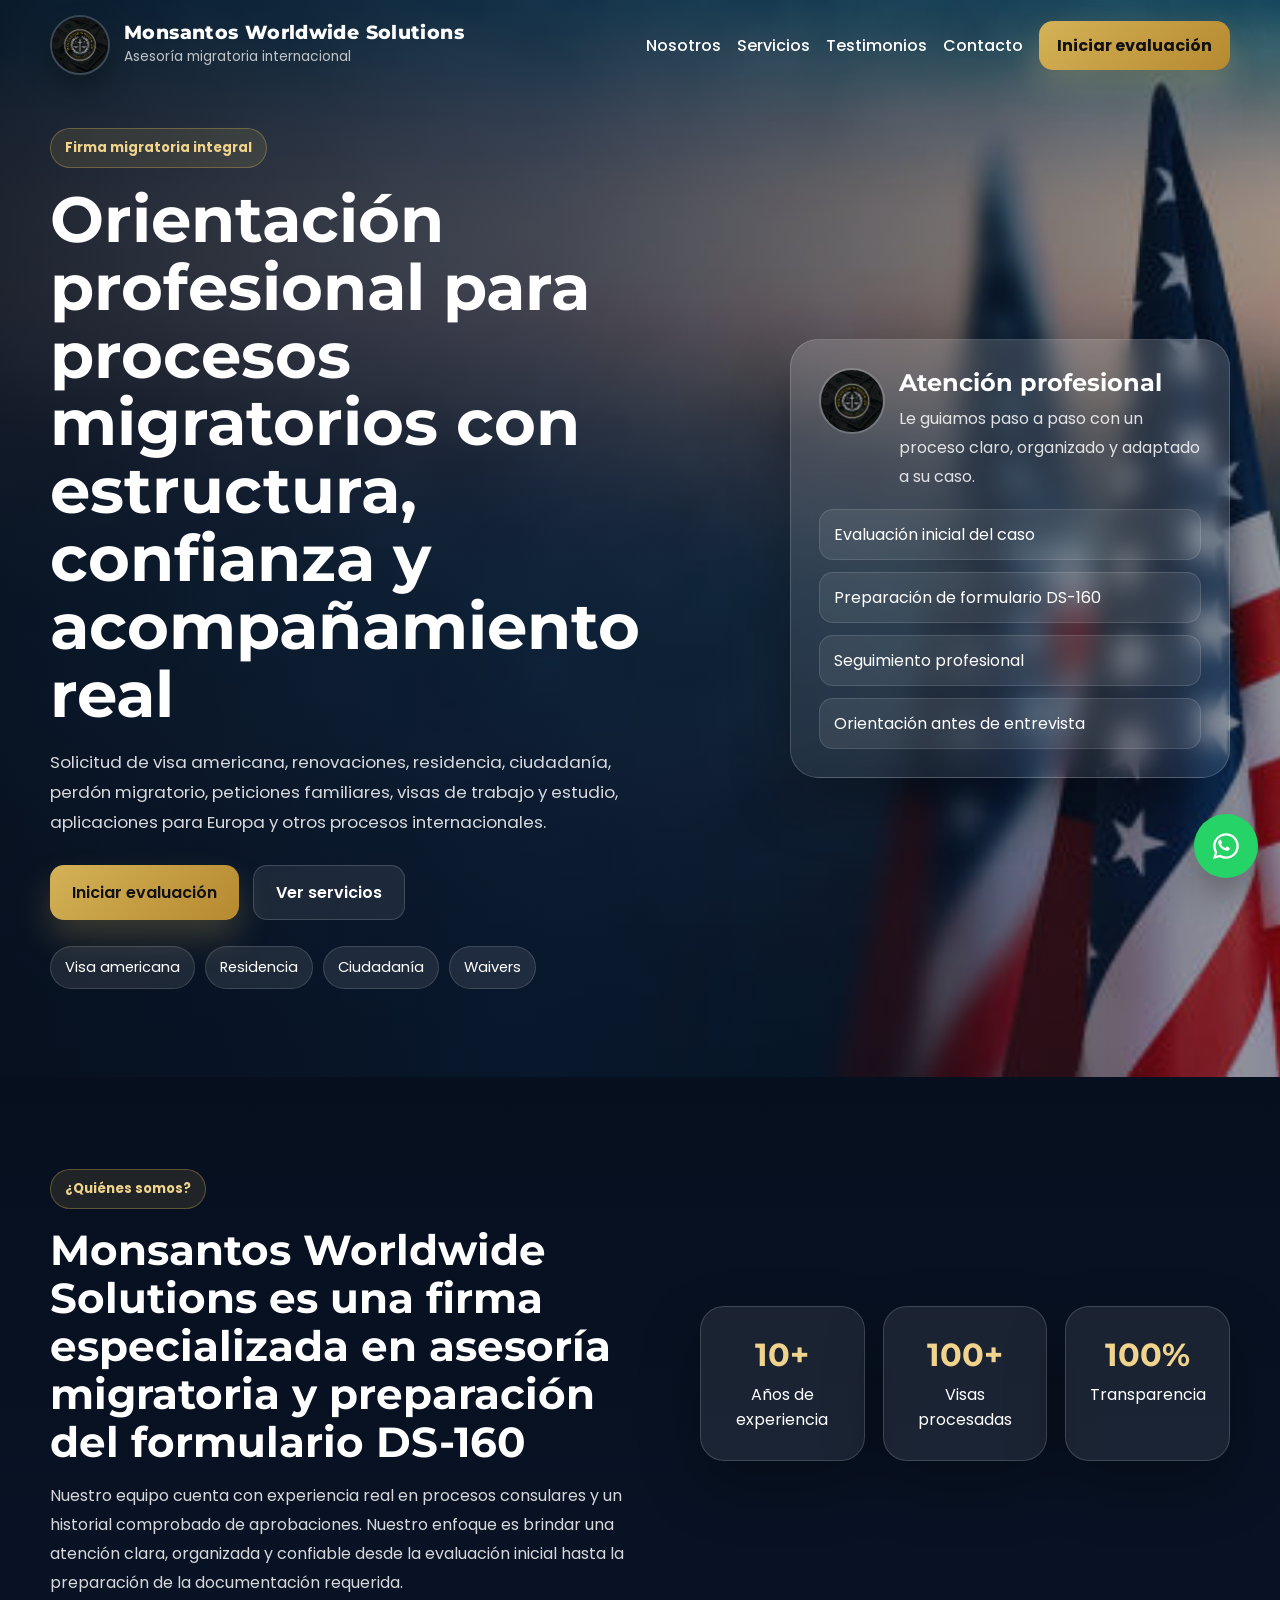
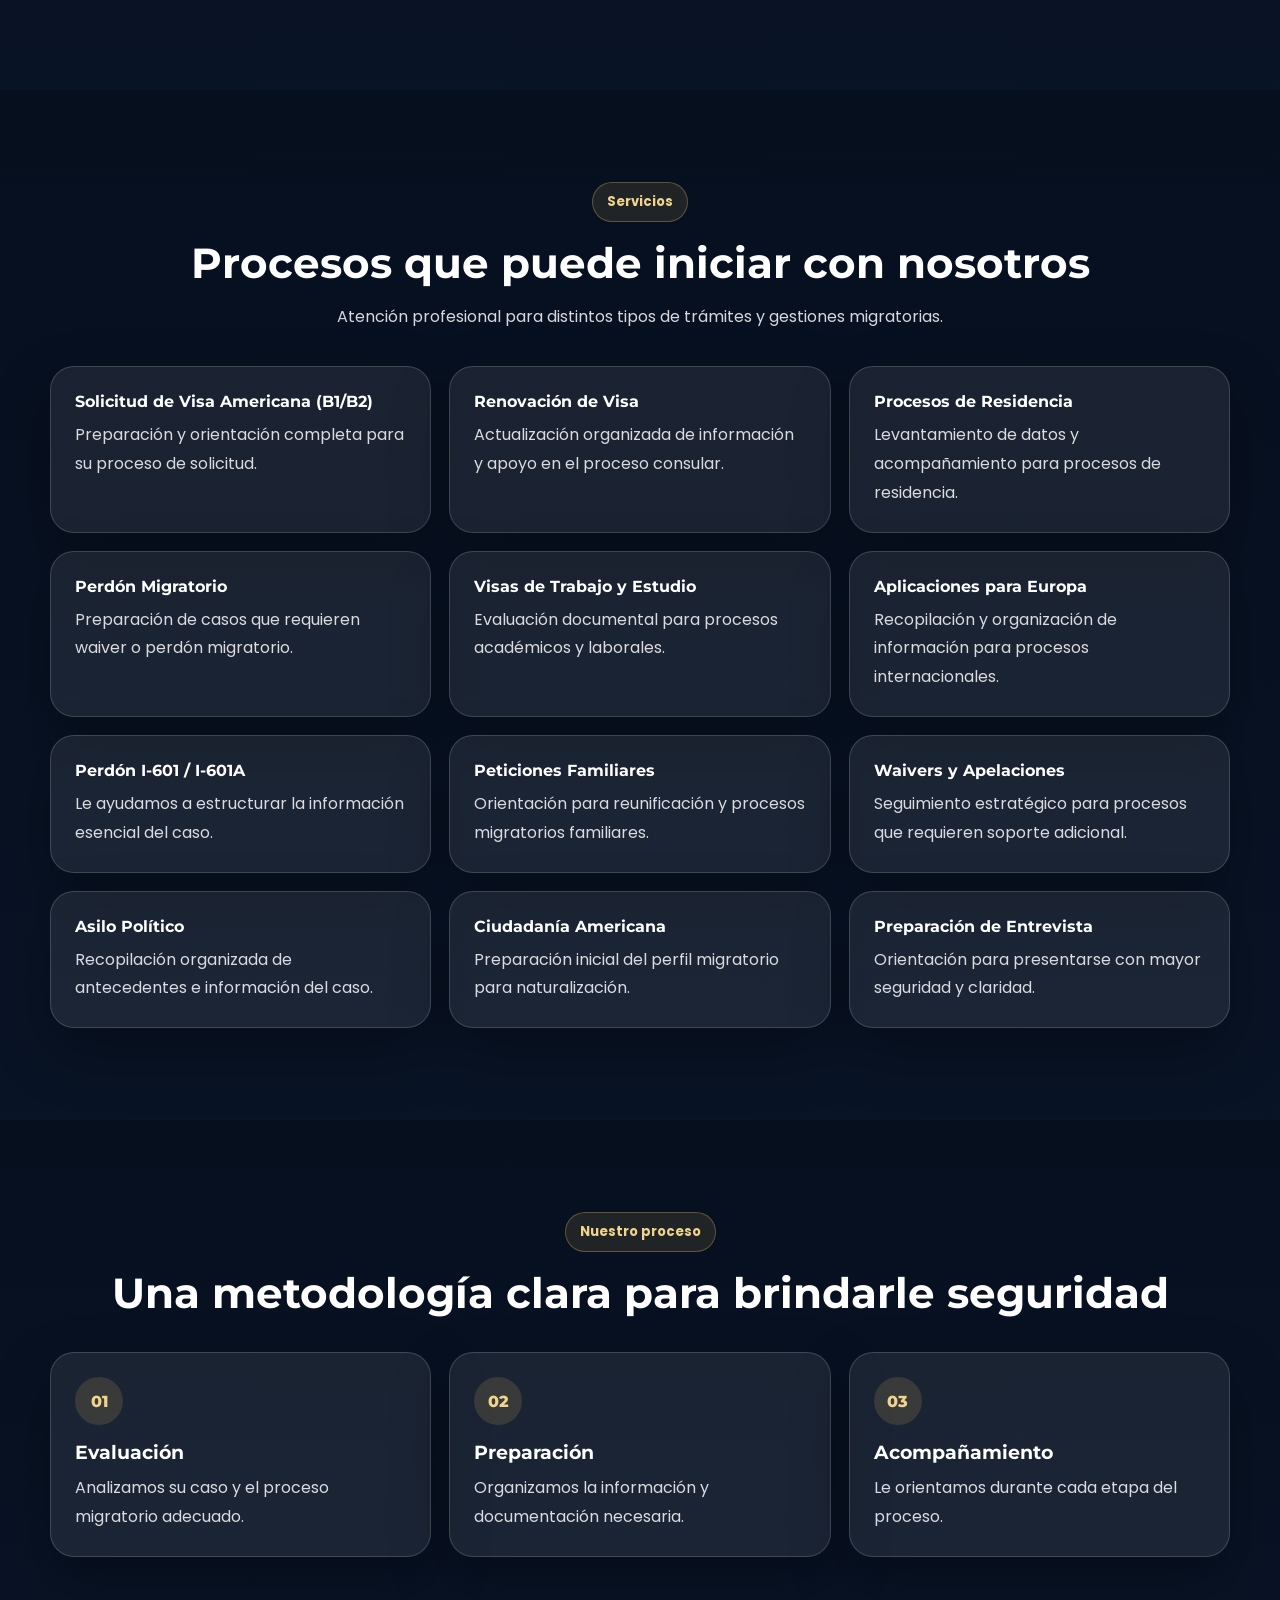
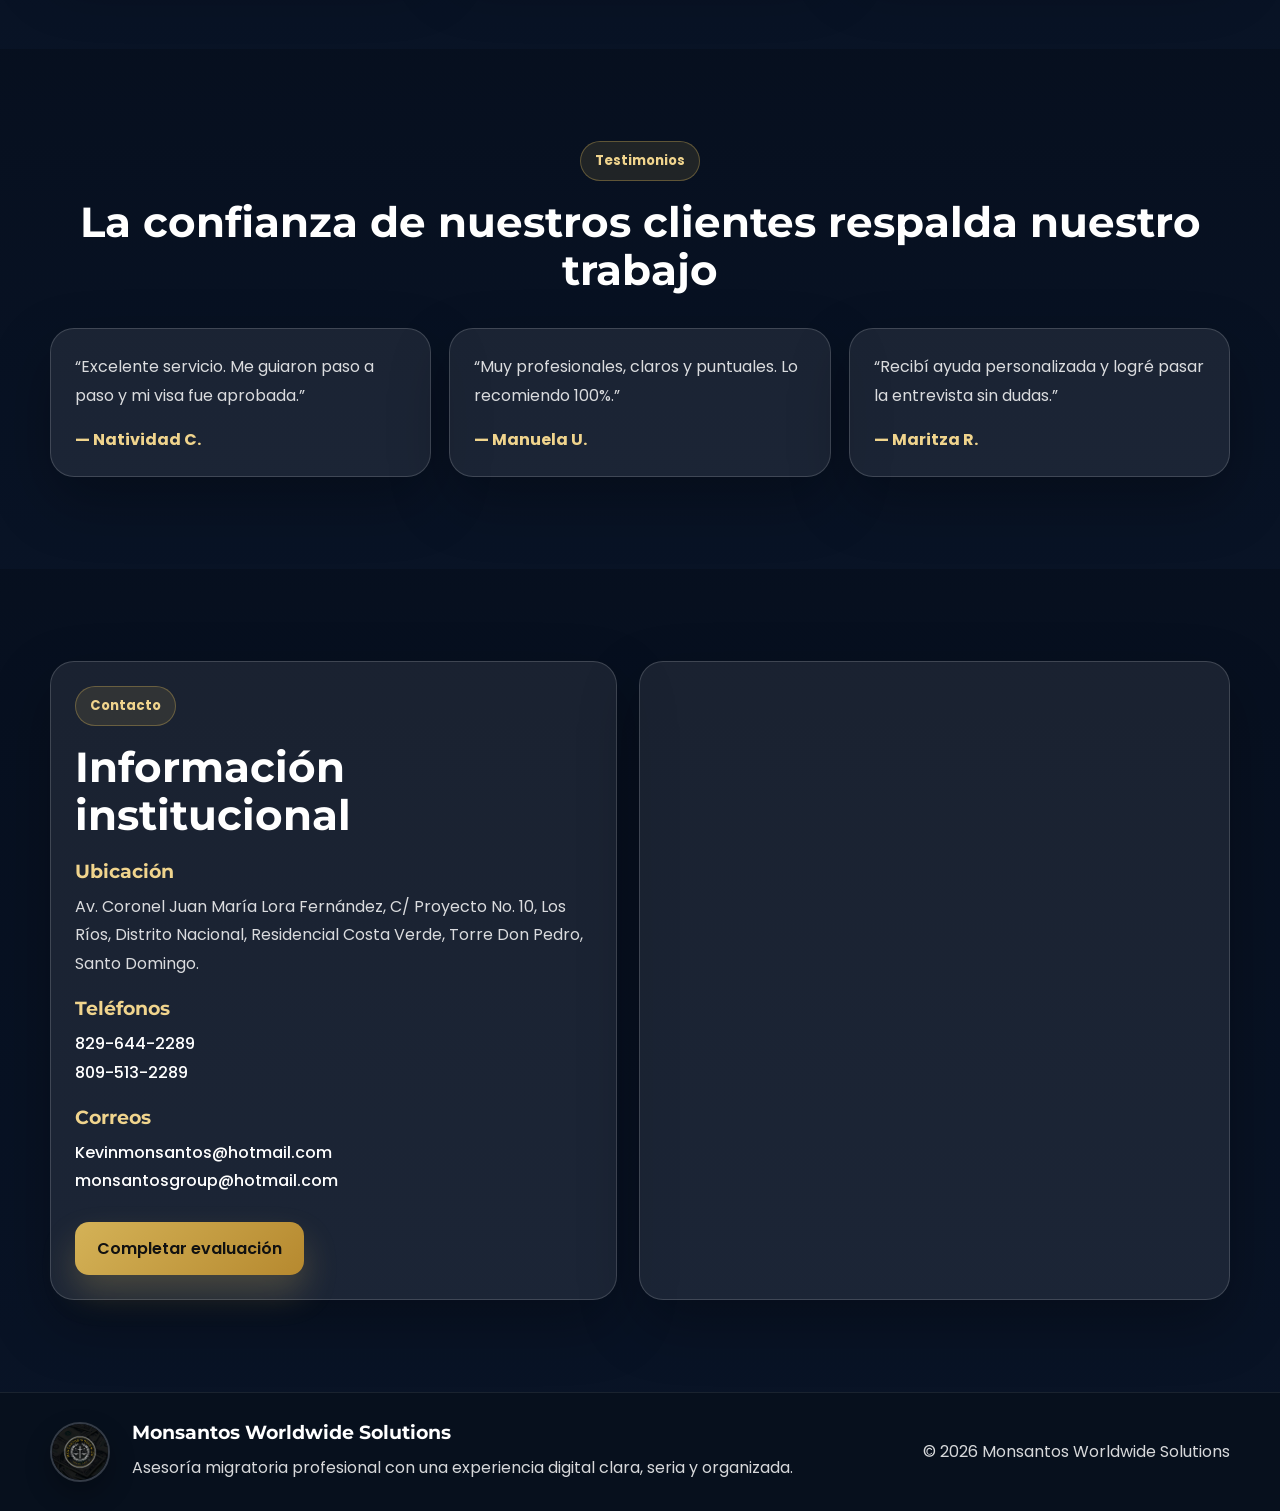
==== commit 143297bb: "Responsive fixes and visual polish updates" ====
--- a/index.html
+++ b/index.html
@@ -87,7 +87,7 @@
             <span>Años de experiencia</span>
           </article>
           <article class="stat-card stat-highlight">
-            <strong>80+</strong>
+            <strong>100+</strong>
             <span>Visas procesadas</span>
           </article>
           <article class="stat-card stat-highlight">
--- a/styles-landing.css
+++ b/styles-landing.css
@@ -19,12 +19,15 @@
 
 html {
   scroll-behavior: smooth;
+  overflow-x: hidden;
 }
 
 body {
   font-family: "Poppins", sans-serif;
   color: var(--white);
   background: var(--bg-dark);
+  overflow-x: hidden;
+  width: 100%;
 }
 
 body::before {
@@ -36,6 +39,12 @@
   z-index: 0;
 }
 
+img,
+iframe,
+svg {
+  max-width: 100%;
+}
+
 .wrap {
   width: min(1180px, calc(100% - 32px));
   margin: 0 auto;
@@ -71,20 +80,24 @@
   display: inline-flex;
   align-items: center;
   gap: 14px;
-}
-
-.brand-logo {
+  min-width: 0;
+}
+
+.brand-logo,
+.footer-logo {
   width: 60px;
   height: 60px;
   object-fit: cover;
   border-radius: 50%;
   box-shadow: 0 12px 26px rgba(0,0,0,0.28);
   border: 2px solid rgba(255,255,255,0.18);
+  flex-shrink: 0;
 }
 
 .brand-copy {
   display: flex;
   flex-direction: column;
+  min-width: 0;
 }
 
 .brand-title {
@@ -108,10 +121,13 @@
   gap: 16px;
 }
 
-.main-nav a {
+.main-nav a,
+.contact-list a,
+.site-footer a {
   text-decoration: none;
   color: var(--white);
   font-weight: 500;
+  overflow-wrap: anywhere;
 }
 
 .main-nav .nav-cta,
@@ -149,6 +165,7 @@
   flex-direction: column;
   gap: 5px;
   cursor: pointer;
+  flex-shrink: 0;
 }
 
 .menu-toggle span {
@@ -174,11 +191,32 @@
 
 .hero-grid {
   display: grid;
-  grid-template-columns: 1.08fr 0.92fr;
+  grid-template-columns: minmax(0, 1.08fr) minmax(0, 0.92fr);
   align-items: center;
   gap: 38px;
   padding-top: 128px;
-  padding-bottom: 72px;
+  padding-bottom: 88px;
+}
+
+.hero-content,
+.about-copy,
+.contact-panel,
+.footer-brand div,
+.hero-card,
+.hero-card-inner,
+.map-panel,
+.service-card,
+.process-card,
+.testimonial-card strong{
+  overflow-wrap: anywhere;
+}
+
+.testimonial-card strong {
+  color: #f0d48d;
+}
+
+.contact-list h3 {
+  color: #f0d48d;
 }
 
 .hero-content {
@@ -197,6 +235,7 @@
   font-size: 0.82rem;
   font-weight: 700;
   margin-bottom: 18px;
+  max-width: 100%;
 }
 
 .hero h1 {
@@ -204,6 +243,7 @@
   font-size: clamp(2.45rem, 5vw, 4rem);
   line-height: 1.06;
   margin-bottom: 18px;
+  overflow-wrap: anywhere;
 }
 
 .hero-sub {
@@ -223,6 +263,7 @@
 .btn {
   padding: 14px 22px;
   font-weight: 600;
+  min-height: 52px;
 }
 
 .btn-primary {
@@ -280,6 +321,7 @@
   border-radius: 50%;
   object-fit: cover;
   border: 2px solid rgba(255,255,255,0.18);
+  flex-shrink: 0;
 }
 
 .hero-card-inner h2 {
@@ -288,7 +330,14 @@
   margin-bottom: 8px;
 }
 
-.hero-card-inner p {
+.hero-card-inner p,
+.about-copy p,
+.contact-panel p,
+.section-sub,
+.service-card p,
+.process-card p,
+.testimonial-card p,
+.site-footer p {
   color: var(--text-soft);
   line-height: 1.8;
 }
@@ -316,7 +365,7 @@
 
 .about-layout {
   display: grid;
-  grid-template-columns: 1.08fr 0.92fr;
+  grid-template-columns: minmax(0, 1.08fr) minmax(0, 0.92fr);
   gap: 28px;
   align-items: center;
 }
@@ -328,19 +377,25 @@
   font-size: clamp(1.8rem, 4vw, 2.6rem);
   line-height: 1.15;
   margin-bottom: 16px;
-}
-
-.about-copy p,
-.contact-panel p,
-.section-sub {
-  color: var(--text-soft);
-  line-height: 1.9;
+  overflow-wrap: anywhere;
+}
+
+.about-stats,
+.services-grid,
+.process-grid,
+.testimonials-grid {
+  display: grid;
+  gap: 18px;
 }
 
 .about-stats {
-  display: grid;
-  grid-template-columns: repeat(3, 1fr);
-  gap: 16px;
+  grid-template-columns: repeat(3, minmax(0, 1fr));
+}
+
+.services-grid,
+.process-grid,
+.testimonials-grid {
+  grid-template-columns: repeat(3, minmax(0, 1fr));
 }
 
 .stat-card,
@@ -368,8 +423,11 @@
   margin-bottom: 8px;
 }
 
-.stat-highlight span {
-  color: var(--text-soft);
+.stat-highlight span,
+.contact-list h3,
+.process-card h3,
+.testimonial-card strong {
+  overflow-wrap: anywhere;
 }
 
 .section-head.center {
@@ -377,36 +435,24 @@
   margin-bottom: 34px;
 }
 
-.services-grid {
-  display: grid;
-  grid-template-columns: repeat(3, 1fr);
-  gap: 18px;
-}
-
-.service-card {
+.service-card,
+.process-card,
+.testimonial-card,
+.contact-panel,
+.map-panel {
   padding: 24px;
 }
 
+.service-card h3,
+.process-card h3,
+.contact-list h3,
+.footer-brand h3 {
+  font-family: "Montserrat", sans-serif;
+  margin-bottom: 10px;
+}
+
 .service-card h3 {
-  font-family: "Montserrat", sans-serif;
   font-size: 1.02rem;
-  margin-bottom: 10px;
-}
-
-.service-card p {
-  color: var(--text-soft);
-  line-height: 1.8;
-  font-size: 0.96rem;
-}
-
-.process-grid {
-  display: grid;
-  grid-template-columns: repeat(3, 1fr);
-  gap: 18px;
-}
-
-.process-card {
-  padding: 28px 24px;
 }
 
 .process-card span {
@@ -423,45 +469,14 @@
   margin-bottom: 16px;
 }
 
-.process-card h3 {
-  font-family: "Montserrat", sans-serif;
-  margin-bottom: 10px;
-}
-
-.process-card p {
-  color: var(--text-soft);
-  line-height: 1.8;
-}
-
-.testimonials-grid {
-  display: grid;
-  grid-template-columns: repeat(3, 1fr);
-  gap: 18px;
-}
-
-.testimonial-card {
-  padding: 24px;
-}
-
 .testimonial-card p {
-  color: var(--text-soft);
-  line-height: 1.9;
   margin-bottom: 16px;
-}
-
-.testimonial-card strong {
-  color: #f0d48d;
 }
 
 .contact-grid {
   display: grid;
-  grid-template-columns: 0.98fr 1.02fr;
+  grid-template-columns: minmax(0, 0.98fr) minmax(0, 1.02fr);
   gap: 22px;
-}
-
-.contact-panel,
-.map-panel {
-  padding: 28px;
 }
 
 .contact-list {
@@ -470,16 +485,11 @@
   margin: 20px 0 26px;
 }
 
-.contact-list h3 {
-  font-size: 1rem;
-  margin-bottom: 6px;
-  color: #f0d48d;
-}
-
 .map-panel iframe {
+  display: block;
   width: 100%;
-  height: 100%;
-  min-height: 420px;
+  min-height: 100%;
+  height: 420px;
   border: 0;
   border-radius: 18px;
 }
@@ -487,52 +497,80 @@
 .site-footer {
   position: relative;
   z-index: 1;
-  background: #060d18;
-  padding: 26px 0;
-}
-
-.footer-inner {
-  display: flex;
+  padding: 28px 0 calc(28px + env(safe-area-inset-bottom));
+  background: #07101d;
+  border-top: 1px solid rgba(255,255,255,0.08);
+}
+
+.footer-inner,
+.footer-brand {
+  display: flex;
+  align-items: center;
   justify-content: space-between;
-  gap: 20px;
-  align-items: center;
+  gap: 22px;
 }
 
 .footer-brand {
-  display: flex;
-  align-items: center;
-  gap: 14px;
-}
-
-.footer-logo {
-  width: 56px;
-  height: 56px;
-  object-fit: cover;
+  justify-content: flex-start;
+}
+
+.whatsapp-float {
+  position: fixed;
+  right: 22px;
+  bottom: max(22px, env(safe-area-inset-bottom));
+  width: 64px;
+  height: 64px;
   border-radius: 50%;
-}
-
-.footer-inner h3 {
-  font-family: "Montserrat", sans-serif;
-  margin-bottom: 6px;
-}
-
-.footer-inner p {
-  color: var(--text-soft);
-}
-
-@media (max-width: 1080px) {
+  display: inline-flex;
+  align-items: center;
+  justify-content: center;
+  background: #25d366;
+  color: #fff;
+  box-shadow: 0 18px 35px rgba(0,0,0,0.28);
+  z-index: 60;
+}
+
+.whatsapp-float svg {
+  width: 32px;
+  height: 32px;
+}
+
+@media (max-width: 1120px) {
+  .hero-grid,
+  .about-layout,
+  .contact-grid {
+    grid-template-columns: 1fr;
+  }
+
+  .hero-card {
+    justify-content: flex-start;
+  }
+
+  .hero-card-inner {
+    width: min(560px, 100%);
+  }
+
+  .about-copy,
+  .contact-panel {
+    max-width: none;
+  }
+
   .services-grid,
-  .testimonials-grid,
-  .process-grid {
-    grid-template-columns: repeat(2, 1fr);
-  }
-
-  .about-stats {
-    grid-template-columns: 1fr;
-  }
-}
-
-@media (max-width: 920px) {
+  .process-grid,
+  .testimonials-grid {
+    grid-template-columns: repeat(2, minmax(0, 1fr));
+  }
+}
+
+@media (max-width: 860px) {
+  .wrap {
+    width: min(1180px, calc(100% - 24px));
+  }
+
+  .header-inner {
+    min-height: 82px;
+  }
+
   .menu-toggle {
     display: inline-flex;
   }
@@ -540,108 +578,204 @@
   .main-nav {
     position: absolute;
     top: calc(100% + 10px);
-    right: 16px;
-    width: min(300px, calc(100vw - 32px));
+    left: 0;
+    right: 0;
+    display: none;
     flex-direction: column;
     align-items: stretch;
+    gap: 10px;
     padding: 16px;
-    border-radius: 18px;
-    background: rgba(6, 15, 29, 0.96);
-    border: 1px solid rgba(255,255,255,0.12);
-    box-shadow: var(--shadow);
-    opacity: 0;
-    pointer-events: none;
-    transform: translateY(-8px);
-    transition: opacity 0.2s ease, transform 0.2s ease;
+    border-radius: 20px;
+    background: rgba(6, 15, 29, 0.97);
+    border: 1px solid rgba(255,255,255,0.1);
+    box-shadow: 0 20px 45px rgba(0,0,0,0.25);
+    backdrop-filter: blur(12px);
   }
 
   .main-nav.open {
-    opacity: 1;
-    pointer-events: auto;
-    transform: translateY(0);
-  }
-
-  .hero-grid,
-  .about-layout,
-  .contact-grid,
+    display: flex;
+  }
+
+  .main-nav a,
+  .main-nav .nav-cta {
+    width: 100%;
+    justify-content: center;
+    text-align: center;
+  }
+
+  .brand-title {
+    font-size: 1rem;
+  }
+
+  .brand-subtitle {
+    font-size: 0.8rem;
+  }
+
+  .hero {
+    min-height: auto;
+  }
+
+  .hero-grid {
+    padding-top: 118px;
+    padding-bottom: 120px;
+    gap: 28px;
+  }
+
+  .about-stats {
+    grid-template-columns: repeat(3, minmax(0, 1fr));
+  }
+
   .footer-inner {
-    grid-template-columns: 1fr;
-    display: grid;
-  }
-
-  .hero-card {
-    justify-content: flex-start;
-  }
-
-  .brand-logo {
+    flex-direction: column;
+    align-items: flex-start;
+  }
+}
+
+@media (max-width: 640px) {
+  .wrap {
+    width: min(1180px, calc(100% - 20px));
+  }
+
+  .header-inner {
+    gap: 12px;
+    min-height: 78px;
+  }
+
+  .brand {
+    gap: 10px;
+    max-width: calc(100% - 58px);
+  }
+
+  .brand-logo,
+  .footer-logo {
     width: 52px;
     height: 52px;
   }
 
   .brand-title {
-    font-size: 1rem;
-  }
-}
-
-@media (max-width: 640px) {
-  .hero {
-    min-height: auto;
+    font-size: 0.94rem;
+  }
+
+  .brand-subtitle {
+    font-size: 0.75rem;
   }
 
   .hero-grid {
-    padding-top: 118px;
-    padding-bottom: 56px;
+    padding-top: 104px;
+    padding-bottom: 126px;
+  }
+
+  .hero h1 {
+    font-size: clamp(2rem, 8.8vw, 2.8rem);
+    line-height: 1.08;
+  }
+
+  .hero-sub {
+    font-size: 0.98rem;
+    line-height: 1.72;
+  }
+
+  .hero-actions {
+    display: grid;
+    grid-template-columns: 1fr;
+  }
+
+  .hero-actions .btn {
+    width: 100%;
+  }
+
+  .hero-card-inner,
+  .service-card,
+  .process-card,
+  .testimonial-card,
+  .contact-panel,
+  .map-panel,
+  .stat-card {
+    padding: 20px;
+    border-radius: 22px;
+  }
+
+  .hero-card-top {
+    gap: 12px;
+  }
+
+  .hero-card-logo {
+    width: 58px;
+    height: 58px;
+  }
+
+  .hero-card-inner h2 {
+    font-size: 1.3rem;
   }
 
   .services-grid,
+  .process-grid,
   .testimonials-grid,
-  .process-grid {
+  .about-stats,
+  .contact-grid {
     grid-template-columns: 1fr;
   }
 
+  .section {
+    padding: 72px 0;
+  }
+
+  .section-head.center {
+    margin-bottom: 26px;
+  }
+
+  .map-panel iframe {
+    height: 320px;
+  }
+
+  .whatsapp-float {
+    width: 58px;
+    height: 58px;
+    right: 14px;
+    bottom: max(14px, env(safe-area-inset-bottom));
+  }
+
+  .whatsapp-float svg {
+    width: 29px;
+    height: 29px;
+  }
+
+  .site-footer {
+    padding-bottom: calc(92px + env(safe-area-inset-bottom));
+  }
+}
+
+@media (max-width: 420px) {
   .header-inner {
-    min-height: 82px;
-  }
-
-  .main-nav .nav-cta,
-  .btn {
-    width: 100%;
-  }
-
-  .footer-brand {
-    align-items: flex-start;
-  }
-}
-
-
-.contact-list a{
-  color: var(--text-soft);
-  text-decoration:none;
-  transition:.2s;
-}
-.contact-list a:hover{
-  color:#f0d48d;
-}
-.whatsapp-float{
-  position:fixed;
-  right:22px;
-  bottom:22px;
-  width:64px;
-  height:64px;
-  border-radius:50%;
-  background:#25D366;
-  color:#fff;
-  display:flex;
-  align-items:center;
-  justify-content:center;
-  box-shadow:0 14px 30px rgba(37,211,102,.35);
-  z-index:999;
-  transition:.25s;
-}
-.whatsapp-float:hover{
-  transform:translateY(-4px) scale(1.05);
-}
-.whatsapp-float svg{
-  width:34px;
-  height:34px;
-}
+    min-height: 74px;
+  }
+
+  .wrap {
+    width: min(1180px, calc(100% - 16px));
+  }
+
+  .hero-grid {
+    padding-top: 98px;
+    padding-bottom: 122px;
+  }
+
+  .eyebrow,
+  .section-tag,
+  .hero-points span {
+    font-size: 0.78rem;
+  }
+
+  .btn,
+  .main-nav .nav-cta {
+    padding-inline: 16px;
+  }
+
+  .contact-list p,
+  .hero-sub,
+  .service-card p,
+  .process-card p,
+  .testimonial-card p,
+  .site-footer p {
+    font-size: 0.95rem;
+  }
+}
